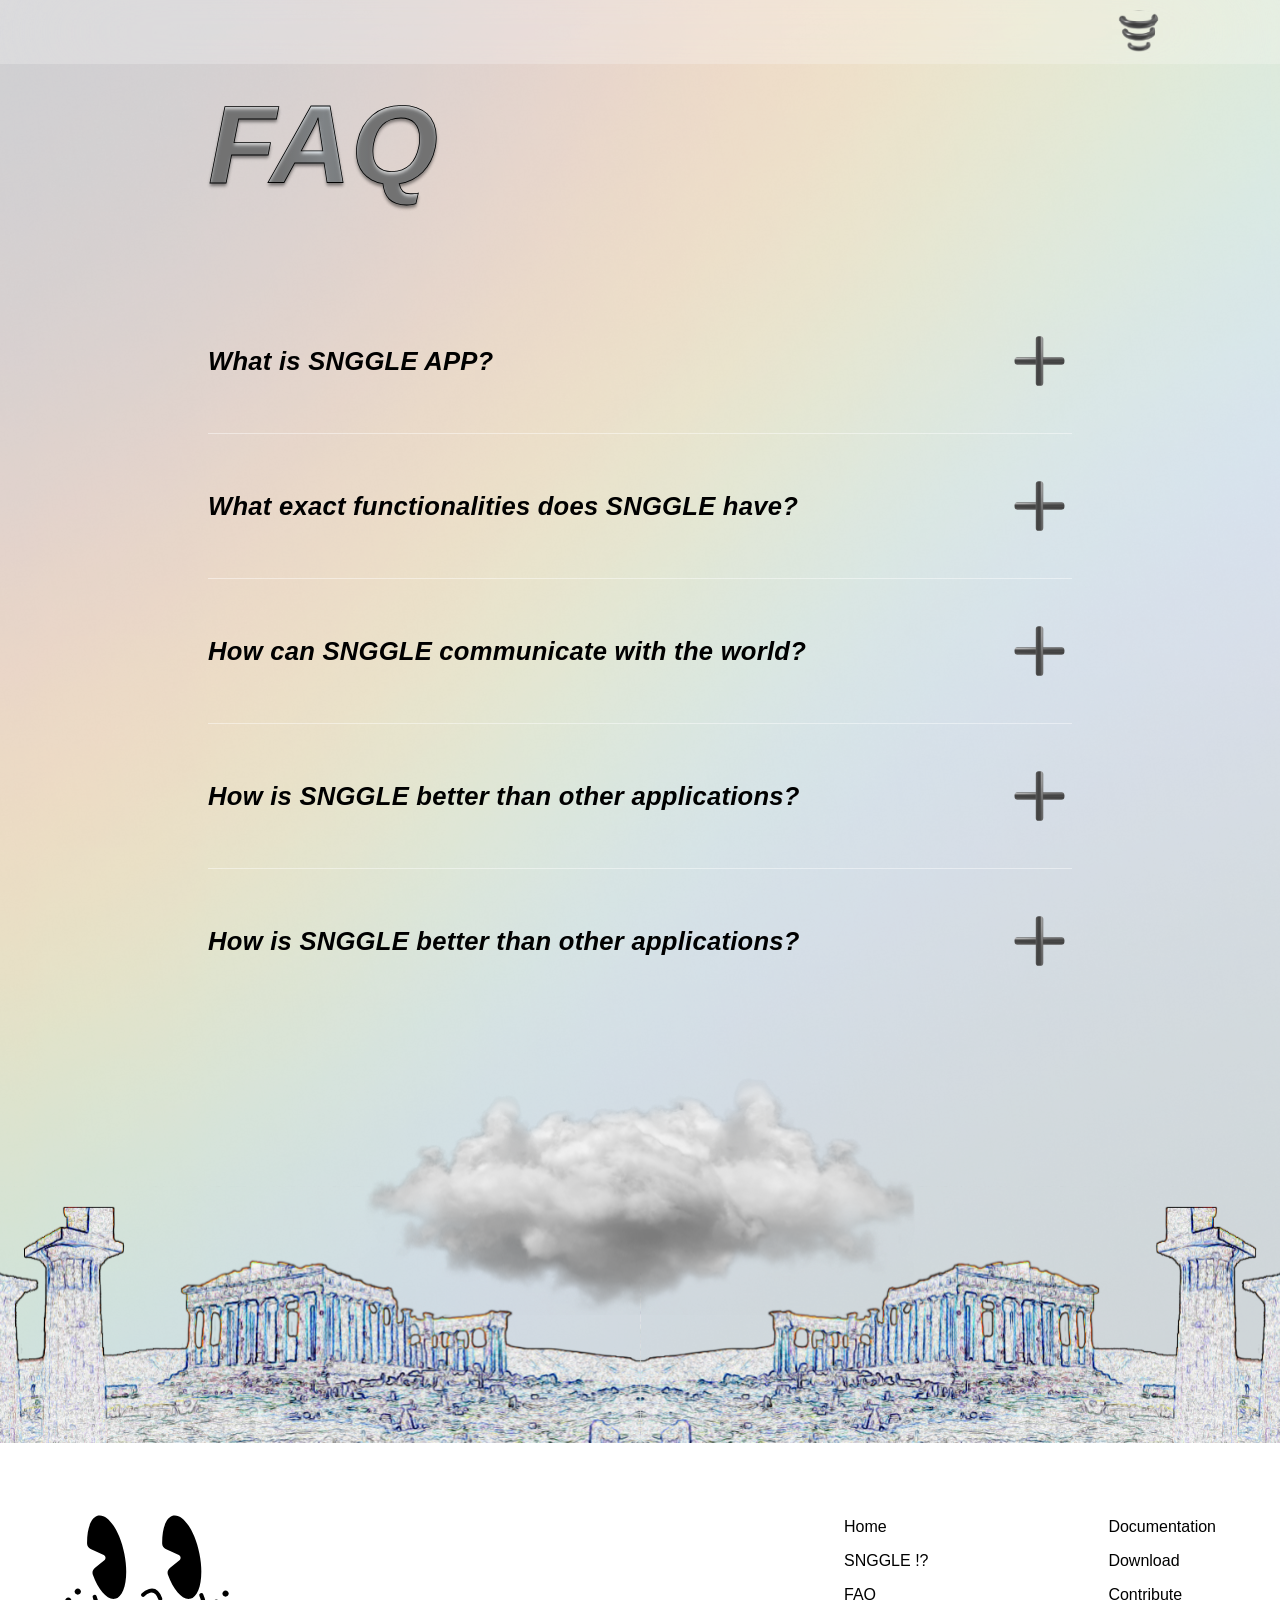
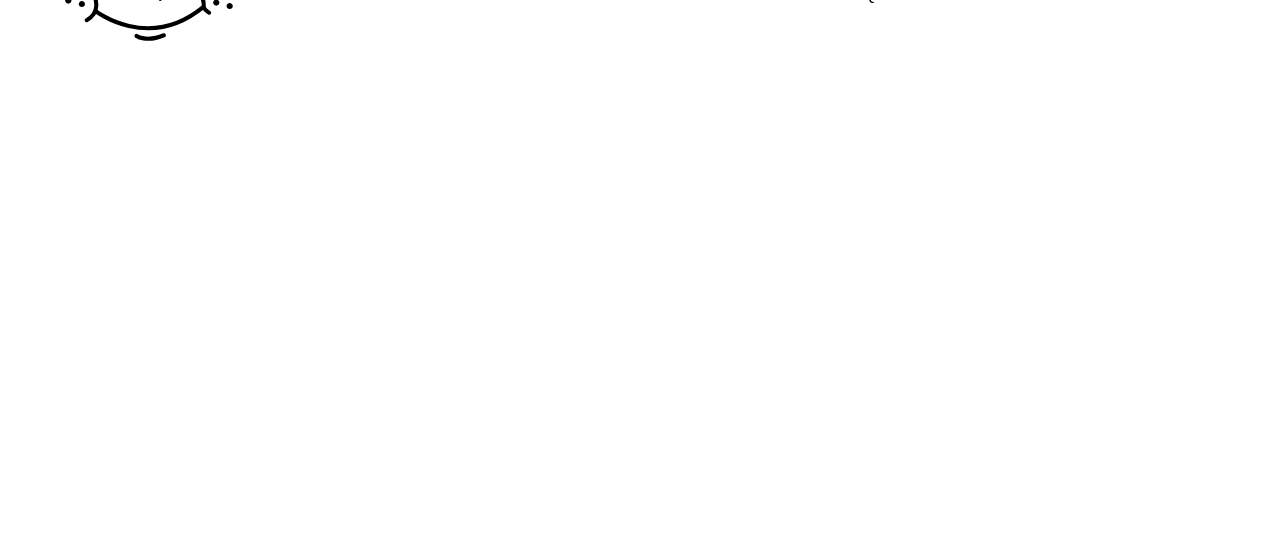
==== faq.html @ 5cd418ce "zoom out 80% added" ====
<!DOCTYPE html>
<html lang="en">
    <head>
        <title>SNGGLE</title>
        <link rel="icon" type="image/png" href="https://ipfs.snggle.com/ipfs/QmSyisGGSbiNfunsmPsNMGCofEzaq3hi2HK6ESrRfQoSLQ">
        <link rel="stylesheet" href="reset.css">
        <link rel="stylesheet" href="faq.css">
        <meta name="viewport" content="width=device-width, initial-scale=1">
    </head>
    <body>
        <section class="header">
            <div class="header__wrapper">
                <div class="header__content">
                    <button
                    class="header__menu"
                    id="navigation-toggle"
                    onclick="toggleNavigation()"
                ></button>
                </div>
            </div>
        </section>
        <nav class="navigation" id="navigation">
            <div class="navigation__wrapper">
                <div class="navigation__content">
                    <a href="./index.html" class="navigation__item">
                        <span class="navigation__item__label">
                            Home
                        </span>
                        <img
                            src="./static/images/faq/arrow_light_theme.svg"
                            alt="arrow"
                            class="navigation__item__arrow"
                        />
                    </a>
                    <a href="./snggle.html" class="navigation__item">
                        <span class="navigation__item__label">
                            SNGGLE !?
                        </span>
                        <img
                            src="./static/images/faq/arrow_light_theme.svg"
                            alt="arrow"
                            class="navigation__item__arrow"
                        />
                    </a>
                    <a class="navigation__item">
                        <span class="navigation__item__label">
                            FAQ
                        </span>
                        <img
                            src="./static/images/faq/reverted_arrow_light_theme.svg"
                            alt="arrow"
                            class="navigation__item__arrow"
                        />
                    </a>
                    <a class="navigation__item">
                        <span class="navigation__item__label">
                            Documentation
                        </span>
                        <img
                            src="./static/images/faq/arrow_light_theme.svg"
                            alt="arrow"
                            class="navigation__item__arrow"
                        />
                    </a>
                    <a class="navigation__item">
                        <span class="navigation__item__label">
                            Download
                        </span>
                        <img
                            src="./static/images/faq/arrow_light_theme.svg"
                            alt="arrow"
                            class="navigation__item__arrow"
                        />
                    </a>
                    <a class="navigation__item">
                        <span class="navigation__item__label">
                            Contribute
                        </span>
                        <img
                            src="./static/images/faq/arrow_light_theme.svg"
                            alt="arrow"
                            class="navigation__item__arrow"
                        />
                    </a>
                </div>
            </div>
        </nav>
        <section class="main">
            <div class="main__wrapper">
                <div class="main__content">
                    <h1 class="main__title">
                        FAQ
                    </h1>
                    <ul class="main__points">
                        <li class="main__points__item">
                            <div class="main__points__item__label" onclick="toggleFAQPoint(1)">
                                <span class="main__points__item__label__text">
                                    What is SNGGLE APP?
                                </span>
                                <img
                                    src="./static/images/faq/plus.svg"
                                    alt="plus"
                                    class="main__points__item__label__image"
                                    id="1-plus"
                                />
                                <img
                                    src="./static/images/faq/minus.svg"
                                    alt="minus"
                                    class="main__points__item__label__image-minus"
                                    id="1-minus"
                                />
                            </div>
                            <div class="main__points__item__content" id="1">
                                <span>
                                    SNGGLE is a first of its kind hardware security & communication system.
                                    SNGGLE is an entirely off-line mobile application whose purpose
                                    is to keep all your inmost secrets safe within. 
                                </span>
                                <span>
                                    As the user, you are empowered to make SNGGLE truly yours,
                                    to help it protect what's most dear and valuable for you.
                                    SNGGLE will always be at your side whether it's a password,
                                    a document, a photo, a 2FA code, a private key carrying billion
                                    dollars within, or the utmost private conversation you need to keep safe.
                                    No matter what the task at hand, SNGGLE will find a way to
                                    make you worry less about your security.
                                </span>
                                <span>
                                    SNGGLE is your best friend and a
                                    beloved partner in crime that will never judge or betray you,
                                    no matter what difficulties and challenges life might have in store for you.
                                </span>
                                <span>
                                    The SNGGLE app is an ever-evolving labor of love
                                    for true privacy with the utmost consideration for what
                                    truly matters to those in need of the most fundamental
                                    freedoms for every human being on the planet.
                                    With SNGGLE you can truly become your authentic self,
                                    express and manifest your hopes, opinions, and desires,
                                    all without anyone looking from behind your back.
                                </span>
                                <span>
                                    Whether you are lost or uncertain, SNGGLE will hold your hand,
                                    teach and guide you toward the best possible practices to keep you,
                                    your friends, and your family safe.
                                </span>
                                <span>
                                    Thanks to its shapeshifting nature the app can accompany
                                    you in your daily routine, at work and at leisure,
                                    SNGGLE will change its form to give you maximum power
                                    in executing the toughest security tasks without making
                                    its true capacity apparent to the outside world.
                                </span>
                            </div>
                        </li>
                        <li class="main__points__item" class="main__points__item">
                            <div class="main__points__item__label" onclick="toggleFAQPoint(2)">
                                <span class="main__points__item__label__text">
                                    What exact functionalities does SNGGLE have?
                                </span>
                                <img
                                    src="./static/images/faq/plus.svg"
                                    alt="plus"
                                    class="main__points__item__label__image"
                                    id="2-plus"
                                />
                                <img
                                    src="./static/images/faq/minus.svg"
                                    alt="minus"
                                    class="main__points__item__label__image-minus"
                                    id="2-minus"
                                />
                            </div>
                            <div class="main__points__item__content" id="2">
                                <span>SNGGLE's function is an ever-lasting and evolving conversation on security and privacy. Its initial set of features will consist of: </span>
                                <div class="main__points__item__content__label">
                                    <img
                                        src="./static/images/faq/heart.svg"
                                        alt="heart point"
                                    />
                                    <span class="main__points__item__content__label__text">
                                        <b>Secrets Manager</b> - encrypted storage for files, documents, photos, secrets,
                                        contacts, 2FA codes, and more. With the ability to fine-tune categories,
                                        double-blind passwords, and customize access levels to all your secrets.
                                        SNGGLE Password Manager is the most sophisticated secrets
                                        privacy tool in the industry for managing
                                        secrets that never requires exposure of your device
                                        to an internet connection. 
                                    </span>
                                </div>
                                <div class="main__points__item__content__label">
                                    <img
                                        src="./static/images/faq/heart.svg"
                                        alt="heart point"
                                    />
                                    <span class="main__points__item__content__label__text">
                                        <b>Private Key Vaults</b> - enables the organization of asymmetric keys,
                                        signing of transactions and messages, persisting history of every signature
                                        generated by the user and derivation of multiple public addresses from seed phrases.
                                        SNGGLE Vaults can act as an independent hardware wallets protected by individual
                                        mnemonic phrases and independent user defined access layers.
                                    </span>
                                </div>
                                <div class="main__points__item__content__label">
                                    <img
                                        src="./static/images/faq/heart.svg"
                                        alt="heart point"
                                    />
                                    <span class="main__points__item__content__label__text">
                                        <b>SNGGLE Apps</b> - suite of useful tools essential to maintain
                                        your privacy and freedom under any circumstances.
                                        Whether you need to securely generate new mnemonics, passwords or create
                                        an end-to-end encrypted communication chat, SNGGLE will teach you how and
                                        help you accomplish even the most challenging
                                        security tasks.
                                    </span>
                                </div>
                            </div>
                        </li>
                        <li class="main__points__item">
                            <div class="main__points__item__label" onclick="toggleFAQPoint(3)">
                                <span class="main__points__item__label__text">
                                    How can SNGGLE communicate with the world?
                                </span>
                                <img
                                    src="./static/images/faq/plus.svg"
                                    alt="plus"
                                    class="main__points__item__label__image"
                                    id="3-plus"
                                />
                                <img
                                    src="./static/images/faq/minus.svg"
                                    alt="minus"
                                    class="main__points__item__label__image-minus"
                                    id="3-minus"
                                />
                            </div>
                            <div class="main__points__item__content" id="3">
                                <span>
                                    SNGGLE uses end-to-end encrypted and air-gapped means of
                                    communication with other Snuggles to transport signatures, messages, documents,
                                    password or any other secret information to and from devices that require them.  
                                </span>
                                <span>
                                    With support for both sequential QR codes and fully hands off experience over
                                    in-house developed audio transmission protocol SNGGLE makes is safe and
                                    convenient to interact with the world while remaining fully off-line.
                                </span>
                                <span>
                                    Whether it's a trusted website requesting a password or a pending
                                    transaction requiring a signature, SNGGLE can detect, present its
                                    details to the user for approval and propagate any secret,
                                    document or message to any desired and verified destination.
                                </span>
                            </div>
                        </li>
                        <li class="main__points__item">
                            <div class="main__points__item__label" onclick="toggleFAQPoint(4)">
                                <span class="main__points__item__label__text">
                                    How is SNGGLE better than other applications?
                                </span>
                                <img
                                    src="./static/images/faq/plus.svg"
                                    alt="plus"
                                    class="main__points__item__label__image"
                                    id="4-plus"
                                />
                                <img
                                    src="./static/images/faq/minus.svg"
                                    alt="minus"
                                    class="main__points__item__label__image-minus"
                                    id="4-minus"
                                />
                            </div>
                            <div class="main__points__item__content" id="4">
                                <span>
                                    While various privacy applications might offer certain features overlapping
                                    with SNGGLE, they often remain online and require installation on all your
                                    devices to function, unintentionally divulging all your secrets to anyone
                                    who takes control over any single one of your devices in an unauthorized manner. 
                                </span>
                                <span>
                                    SNGGLE is intended to exist as Website Copy 6 an extension of your own hand in a
                                    single copy with exceptions for optional and encrypted backups.
                                    When it comes to dedicated hardware security devices (such as "Ledger", "Trezor" or any others),
                                    their sheer physical appearance poses a direct life-threatening risk for the user. 
                                </span>
                                <span>
                                    SNGGLE never reveals its true form and purpose as it remains hidden
                                    in plain sight within your airplane-mode-enabled mobile device, making
                                    it risk-free to carry with you to the hinterlands as one of the millions
                                    of unassuming apps. Though a user customized access layer even under the stress
                                    of wrench attacks SNGGLE can morph into the optimal form to
                                    help you make it out of the worst trouble.
                                </span>
                            </div>
                        </li>
                        <li class="main__points__item">
                            <div class="main__points__item__label"  onclick="toggleFAQPoint(5)">
                                <span class="main__points__item__label__text">
                                    How is SNGGLE better than other applications?
                                </span>
                                <img
                                    src="./static/images/faq/plus.svg"
                                    alt="plus"
                                    class="main__points__item__label__image"
                                    id="5-plus"
                                />
                                <img
                                    src="./static/images/faq/minus.svg"
                                    alt="minus"
                                    class="main__points__item__label__image-minus"
                                    id="5-minus"
                                />
                            </div>
                            <div class="main__points__item__content" id="5">
                                <span>
                                    To get in touch or contribute to
                                    the Snggle ecosystem please send the PGP encrypted email
                                    to <a class="main__points__item__content__link" href="mailto:hugs@snggle.com">hugs@snggle.com</a> 
                                </span>
                                <div class="main__points__item__content__key">
                                    <span>
                                        -----BEGIN PGP PUBLIC KEY BLOCK-----
                                    </span>
                                    <span>
                                        mQENBGOXa3oBCACjQaWCAFt5qHJP8vqHR6fDSAxwY/ydpcGEFcHPFhoC4/RYi6Ta 
                                        TB4IaTKUH0kUqJ4crx5Cm8cy/QrUOnFJM7r0ifO0IO3anvOAd6usqIz+Ro3U1yTY
                                        2TzhlVmA5lyWmcQj7YaLBFfqwfR6dKTGyVIL37rQ7ULRrxRnQJtz+y3aEBUzQt8i
                                        NM36y8pZanIg/MkiH3mMWusaxdKhhEY9n3KKGUWDq2okfPnu2fplrvZkeqhKkONC
                                        V5tMNM/JJmjaAOqrtAq6FDvdmMTmxtkkW2G6xPLuvEIdHMiFf7w/+3gQqB/w5QnS
                                        fIcLGapdV9j9IcRLwo+1h3GFMJzsdCPUD+D7ABEBAAG0GHNuZ2dsZSA8aHVnc0Bz
                                        bmdnbGUuY29tPokBUQQTAQgAOxYhBF052Cc0ORDiDB4fsZIdc+cWT9daBQJjl2t6
                                        AhsDBQsJCAcCAiICBhUKCQgLAgQWAgMBAh4HAheAAAoJEJIdc+cWT9dat6UH/2au
                                        q5KKkgMir9+Y22fdEcdf4Gjld7DkRUoFYFIen9EUz2hbufjMaiERpU3x2RsqMhzn 
                                        6DtP6BOZSQET+HyKNjQl3o+Jvbgdpedfik5Cgw6xJhOk/YAmiv0U9IeFzJwg0x1Z
                                        bTFfNnp/H6iWsEMQh/CFlFG012UjqwGTdKVkqX2T17t4y/tpC/yjQVRioBlRHSdj 
                                        FX9V6HIC/QIckDOMOVYJEFcTSpuAWfWXHJC62sBd6d/9ctvvShBN8S9hKooXuF+z
                                        eZJg5GrGDU9B56lsaztR1ebHJ0urJM3Iq3u4LMv4ohKs9lf3dGRQhYRisnJZD1X6
                                        2MfEOh8rfd302Tjhdk25AQ0EY5dregEIANNFRXq3SgazP+yU29YEJkfjWth0XIkk
                                        qEraVIhBuCcpOZcm/+ZGFJcgxC4kTWyN9z21I3IDJ2YY+jqJA6aGSwYGVXV9Vnuq
                                        GkXJ3Rb0gFPuIpQKkqYBiLBjTBmMNuAMjwEUlF3dRSYmOd9CcmO69ru8W0A8tagC
                                        up1kDvlMpPeYptrn567F+VBkuxSb46kssEhjofBdZorXaFzjLgqDcLl2LrSF2EFl
                                        8f6PHamJ/8lzPZDAGsXyrvXRuz8GUdsMF7bMmCc15kpDsst9zSUokJenrzwgR67c
                                        df5JJMB5nXdZd/2e4fSAC/gby1lziw21QnZ2HHgTsrQQFgZNilUBPRcAEQEAAYkB
                                        NgQYAQgAIBYhBF052Cc0ORDiDB4fsZIdc+cWT9daBQJjl2t6AhsMAAoJEJIdc+cW
                                        T9dagJQH/Anes5jr/11ndVaGIw4+21WDIiGJ90Im9ArVXQpivc0pPTnXzyiVIeNf 
                                        MXvKeGC8n5S2VAfUS6jmtcTZ9bEuEgg54OkjHgcbmH/WK4AnhqA3dqE2F2ug3JMq
                                        xZGUeR0SvfvULbn7FN3en6qyO3F6zi8yZs80jDzeX2UL4Il+VqM2jK81TDFWbkpm 
                                        9H6c60+wcqgEhY4p1Mb/6W5lRAGIb8u1G/enV/Iio9Mga7FiA5ZVWfbq18DCDijq
                                        i3JeZbPWSlG/8K4TkfctgQ4OkcqwShsUASjhoKG+lwyP7LVuPrBQ7cSu9/VcKXI8
                                        W012QnxBpV165wmyo0GCx/KR0DZXlvA==XH/s
                                    </span>        
                                    <span>
                                        -----END PGP PUBLIC KEY BLOCK-----
                                    </span>
                                    <div class="main__points__item__content__key__copy">    
                                        <span>This</span>
                                        <span>is</span>
                                        <pspan>easy</pspan>
                                        <span>to</span>
                                        <span>copy</span>
                                        <span>code</span>
                                    </div>
                                </div>
                            </div>
                        </li>
                    </ul>
                </div>
                <img
                    src="./static/images/faq/faq.svg"
                    alt="faq"
                    class="main__image"
                />
                <img
                    src="./static/images/faq/faq_mobile.svg"
                    alt="faq"
                    class="main__image-mobile"
                />
            </div>
        </section>
        <footer class="footer">
            <div class="footer__wrapper">
                <div class="footer__content">
                    <div class="footer__image__wrapper">
                        <img
                            src="./static/images/logo.svg"
                            alt="logo"
                            class="footer__image"
                        />
                    </div>
                    <div class="footer__links">
                        <ul class="footer__links__list">
                            <li class="footer__links__list__item">
                                <a href="./index.html">
                                    Home
                                </a>
                            </li>
                            <li class="footer__links__list__item">
                                <a href="./snggle.html">
                                    SNGGLE !?
                                </a>
                            </li>
                            <li class="footer__links__list__item">
                                <a href="./faq.html">
                                    FAQ
                                </a>
                            </li>
                        </ul>
                        <ul class="footer__links__list">
                            <li class="footer__links__list__item">
                                <a>
                                    Documentation
                                </a>
                            </li>
                            <li class="footer__links__list__item">
                                <a>
                                    Download
                                </a>
                            </li>
                            <li class="footer__links__list__item">
                                <a>
                                    Contribute
                                </a>
                            </li>
                        </ul>
                    </div>
                </div>
            </div>
        </footer>
    </body>
    <script>
        /** Shows/closes navigation.
         * Toggles navigation class for button and disables scroll behaviour.
         */
        function toggleNavigation() {
            document.getElementById("navigation").classList.toggle("show")
            document.getElementById("navigation-toggle").classList.toggle("close")
            document.body.classList.toggle("scroll-disabled")
        }

        function toggleFAQPoint(id) {
            document.getElementById(id).classList.toggle("show-faq-point")
            document.getElementById(`${id}-plus`).classList.toggle("hide-image-plus")
            document.getElementById(`${id}-minus`).classList.toggle("show-image-minus")
        }
    </script>
</html>
---- faq.css ----
body {
    background-image: url("./static/images/faq/bg.png");
    background-size: 100% 100%;
    zoom: 0.8;
}  

.header {
    display: flex;
    justify-content: center;
    position: fixed;
    z-index: 2;
    width: 100%;
}

.header__wrapper {
    display: flex;
    width: 100%;
    max-width: 1600px;
    background: rgba(255, 255, 255, 0.24);
    backdrop-filter: blur(87px);
    -webkit-backdrop-filter: blur(87px);
}

.header__content {
    margin: 12px 150px;
    width: 100%;
    display: flex;
    justify-content: flex-end;
}

.header__menu {
    width: 52px;
    height: 56px;
    cursor: pointer;
    background: url("./static/images/burger_menu_light_theme.svg");
    outline: none;
    background-position: center;
    border: none;
}

.navigation {
    display: none;
    position: fixed;
    left: 0;
    top: 80px;
    z-index: 3;
    width: 100%;
    height: calc(100vh + 20%);
}

.navigation__wrapper {
    width: 100%;
    max-width: 1600px;
    background: rgba(255, 255, 255, 0.24);
    backdrop-filter: blur(87px);
    -webkit-backdrop-filter: blur(87px);
}

.navigation__content {
    margin: 0 150px;
    display: flex;
    flex-direction: column;
    justify-content: space-around;
}

.show {
    display: flex;
    justify-content: center;
}

.scroll-disabled {
    overflow: hidden;
}

.close {
    background: url("./static/images/burger_menu_close_light_theme.svg");
    background-size: cover;
}

.navigation__item {
    display: flex;
    justify-content: space-between;
    align-items: center;
    padding: 5px 0 1.5%;
    list-style-type: none;
    border-bottom: 1px solid rgba(255, 255, 255, 0.74);
    cursor: pointer;
}

.navigation__item:nth-child(3) {
    cursor: not-allowed;
}
.navigation__item:nth-child(3) .navigation__item__label {
    opacity: 0.5;
}

.navigation__item:last-child {
    border-bottom: none;
}

.navigation__item__label {
    font-family: "Mulish", sans-serif;
    font-style: normal;
    font-weight: 800;
    font-size: 64px;
    line-height: 144%;
    text-shadow: 0px 4px 6px rgba(0, 0, 0, 0.25);
    background: url("./static/images/label_dark_theme.svg");
    -webkit-text-fill-color: transparent;
    -webkit-background-clip: text;
    background-size: 500% 100%;
    background-repeat: no-repeat;
    background-position: center;
}

.navigation__item__arrow {
    width: 174px;
    height: 74px;
}

.main {
    display: flex;
    flex-direction: column;
    align-items: center;
    width: 100%;
}

.main__wrapper {
    display: flex;
    flex-direction: column;
    justify-content: center;
    align-items: center;
    max-width: 1600px;
    width: 100%;
    background-image: url("./static/images/faq/faq_bg.png");
    background-repeat: no-repeat;
    background-size: cover;
}

.main__image {
    width: 100%;
}

.main__image-mobile {
    display: none;
}

.main__content {
    display: flex;
    justify-content: center;
    flex-direction: column;
    align-items: flex-start;
    width: 100%;
    max-width: 1080px;
    margin: 0 auto;
}

.main__title {
    padding: 80px 0;
    text-align: left;
    font-family: "Mulish", sans-serif;
    font-style: italic;
    font-weight: 600;
    font-size: 140px;
    line-height: 144%;
    background: linear-gradient(90deg, #CBCCCD 31.22%, #E3EAEF 50.13%, #CBCCCD 70.6%);
    -webkit-background-clip: text;
    -webkit-text-fill-color: transparent;
    background-clip: text;
    -webkit-text-stroke: 1px #000000;
    text-shadow: 0px 4px 4px rgba(0, 0, 0, 0.25), 0px 4px 4px rgba(0, 0, 0, 0.25);
}

.main__points {
    display: flex;
    flex-direction: column;
    list-style-type: none;
    width: 100%;
    padding: 0 0 80px;
}

.main__points__item {
    width: 100%;
    border-bottom: 1px solid rgba(255, 255, 255, 0.44);
    padding: 50px 0;
}

.main__points__item:last-child {
    border-bottom: none;
}

.main__points__item__label {
    display: flex;
    justify-content: space-between;
    align-items: center;
    cursor: pointer;
}

.main__points__item__content__link {
    font-weight: 700;
    text-decoration: none;
    color: #000;
}

.main__points__item__label__text {
    font-family: "Mulish", sans-serif;
    font-style: italic;
    font-weight: 600;
    font-size: 32px;
    line-height: 144%;
    letter-spacing: 0.01em;
    color: #000000;
}

.main__points__item__content__label {
    display: flex;
    align-items: flex-start;
    gap: 25px;
}

.main__points__item__content__label__text b {
    font-weight: 700;
}

.main__points__item__label__image-minus {
    display: none;
}

.show-image-minus {
    display: block;
}

.main__points__item__label__image {
    display: block;
}

.hide-image-plus {
    display: none;
}


.main__points__item__content {
    display: none;
    width: 100%;
    font-family: "Mulish", sans-serif;
    font-style: normal;
    font-weight: 500;
    font-size: 26px;
    line-height: 182%;
    letter-spacing: 0.03em;
    color: #000000;
}

.main__points__item__content span {
    text-align: left;
}

.main__points__item__content__key {
    display: flex;
    flex-direction: column;
    gap: 24px;
    align-items: flex-start;
    padding: 24px;
    background: rgba(255, 255, 255, 0.24);
    backdrop-filter: blur(87px);
    -webkit-backdrop-filter: blur(87px);
    border-radius: 44px;
    font-family: "Liberation Mono", sans-serif;
    font-size: 26px;
    font-weight: 400;
    line-height: 43px;
    letter-spacing: 0.01em;
}

.main__points__item__content__key span {
    word-break: break-word;
}

.main__points__item__content__key__copy {
    display: flex;
    flex-direction: column;
    align-items: flex-start;
    text-align: left;
}

.show-faq-point {
    display: flex;
    flex-direction: column;
    gap: 24px;
    padding: 57px 0;
}

.footer {
    display: flex;
    justify-content: center;
    align-items: center;
    width: 100%;
}

.footer__wrapper {
    width: 100%;
    max-width: 1600px;
    background: white;
}

.footer__content {
    display: flex;
    justify-content: space-between;
    margin: 90px 5%;
}

.footer__image {
    height: 158px;
    width: 212px;
}

.footer__links {
    width: 465px;
    display: flex;
    justify-content: space-between;
}

.footer__links__list {
    display: flex;
    flex-direction: column;
    gap: 14px;
    list-style-type: none;
}

.footer__links__list__item {
    font-family: "Mulish", sans-serif;
    font-style: normal;
    font-weight: 500;
    font-size: 20px;
    line-height: 144%;
    color: #000;
    text-decoration: none;
    cursor: pointer;
}

.footer__links__list__item a {
    color: #000;
}

@media (max-width: 1024px) {

    .main__content {
        width: 100%;
        max-width: 768px;
    }

    .main__info {
        gap: 25px;
    }

    .main__image {
        display: none;
    }

    .main__image-mobile {
        display: block;
        width: 100%;
    }


    .main__title {
        padding: 80px 5%;
    }

    .main__points {
        width: 90%;
        padding: 0 5% 80px;
    }

    .main__points__item__label__text {
        font-weight: 600;
        font-size: 20px;
    }

    .main__points__item__label__image,
    .main__points__item__label__image-minus {
        height: 37px;
        width: 37px;
    }

    .main__points__item__content {
        font-size: 18px;
        line-height: 144%;
    }

    .main__points__item__content__key {
        font-size: 16px;
        line-height: 28px;
        padding: 14px;
        height: 372px;
        overflow-y: scroll;
    }

    .main__points__item__content__key::-webkit-scrollbar {
        position: absolute;
        width: 5px;
        right: 20px;
    }

    .main__points__item__content__key::-webkit-scrollbar-thumb {
        background: #464646;
        border: 24px;
    }

    .main__points__item__content__key::-webkit-scrollbar-track {
        background: linear-gradient(90deg, #CBCCCD 31.22%, #E3EAEF 50.13%, #CBCCCD 70.6%);
    }

    .main__points__item__content__label {
        font-size: 18px;
        line-height: 144%;
        gap: 10px;
    }

    .main__points__item__content__label img {
        width: 32px;
        height: 32px;
    }

    .header__content {
        margin: 12px 5%;
    }

    .navigation__content {
        margin: 0 5%;
    }

    .footer__content {
        margin: 40px 5%;
    }

    .navigation__item {
        padding: 10px 0;
    }

    .navigation__item__label {
        font-size: 26px;
    }

    .navigation__item__arrow {
        width: 84px;
        height: 36px;
    }

    .footer__wrapper {
        max-width: unset;
    }

    .footer__image__wrapper {
        display: none;
    }

    .footer__links {
        width: 100%;
    }
}

@media (max-width: 600px) {
    body {
        zoom: 1;
    }
    
    .header__wrapper {
        max-width: 600px;
    }

    .navigation {
        height: calc(100vh - 80px);
    }

    .navigation__wrapper {
        max-width: 600px;
    }

    .main__wrapper {
        max-width: 600px;
    }

    .footer__wrapper {
        max-width: 600px;
    }

    .main__points__item__content__key {
        font-size: 14px;
        line-height: 22px;
    }
}
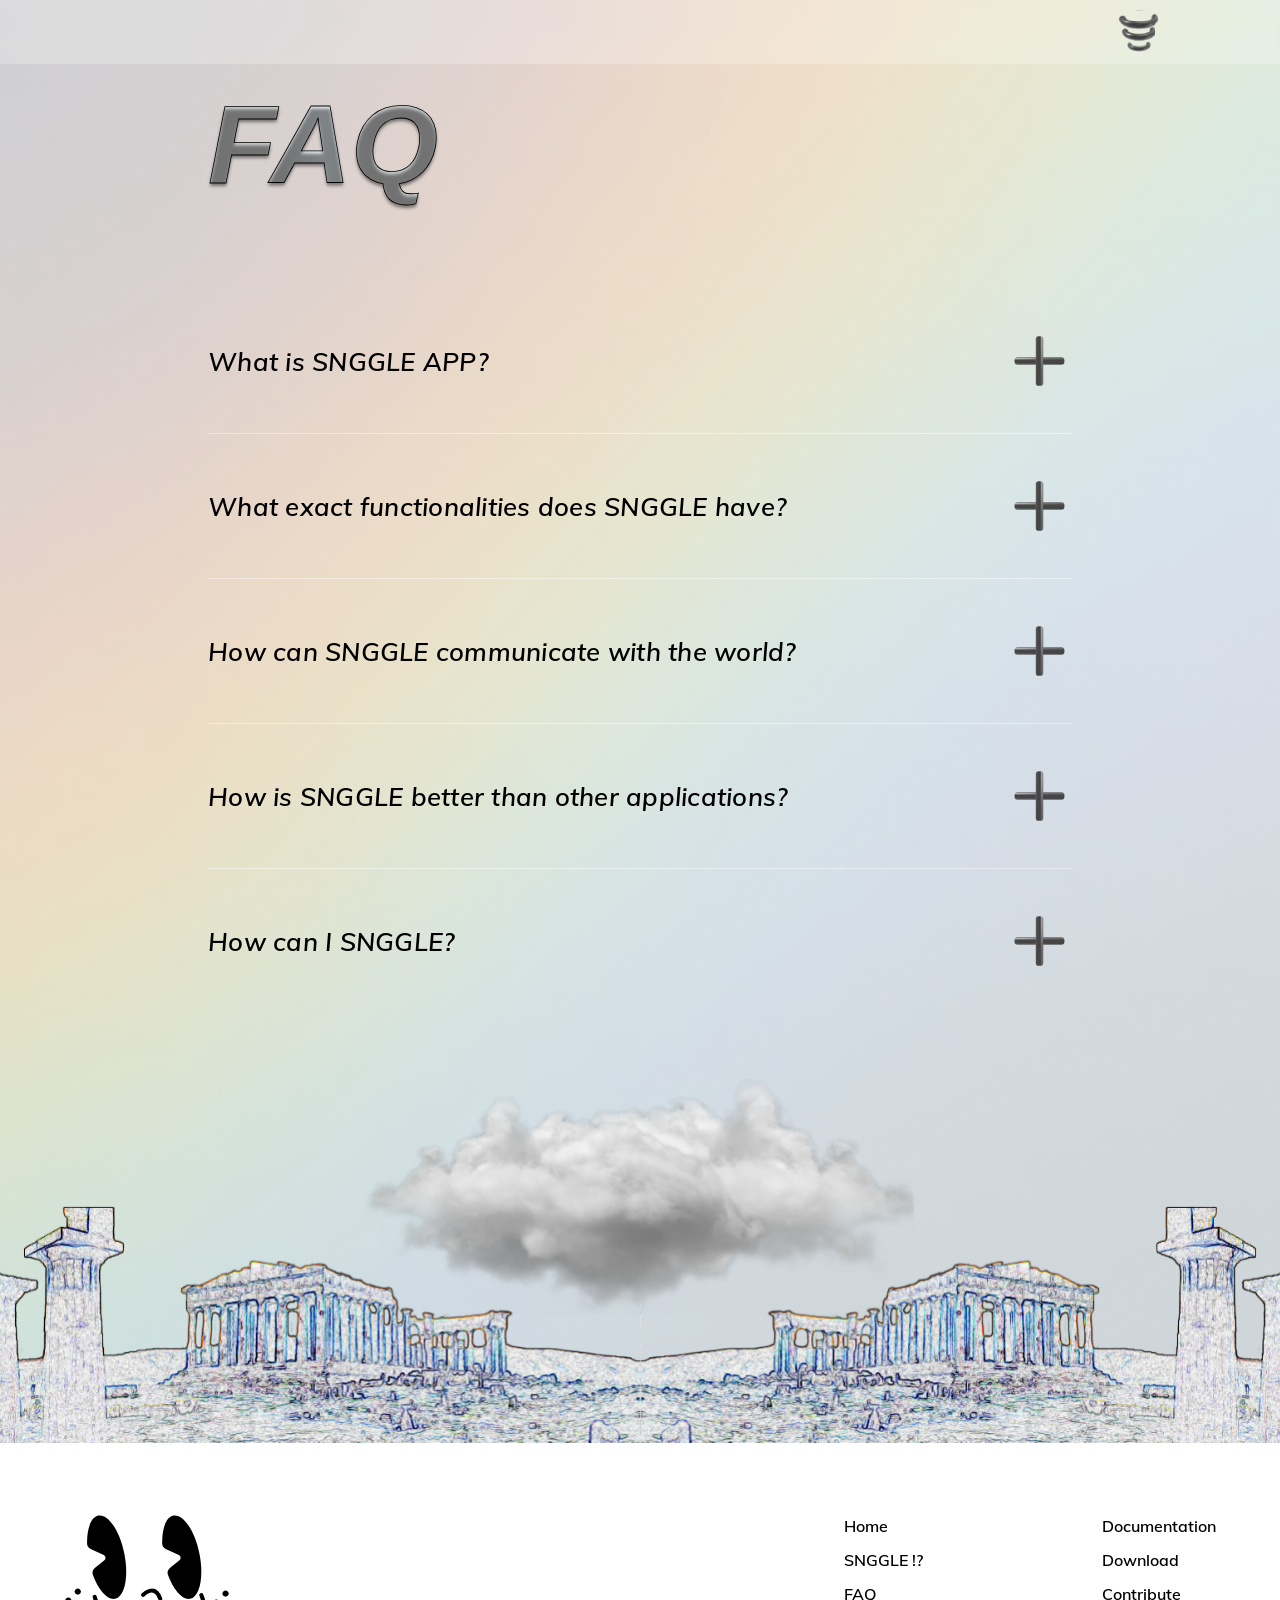
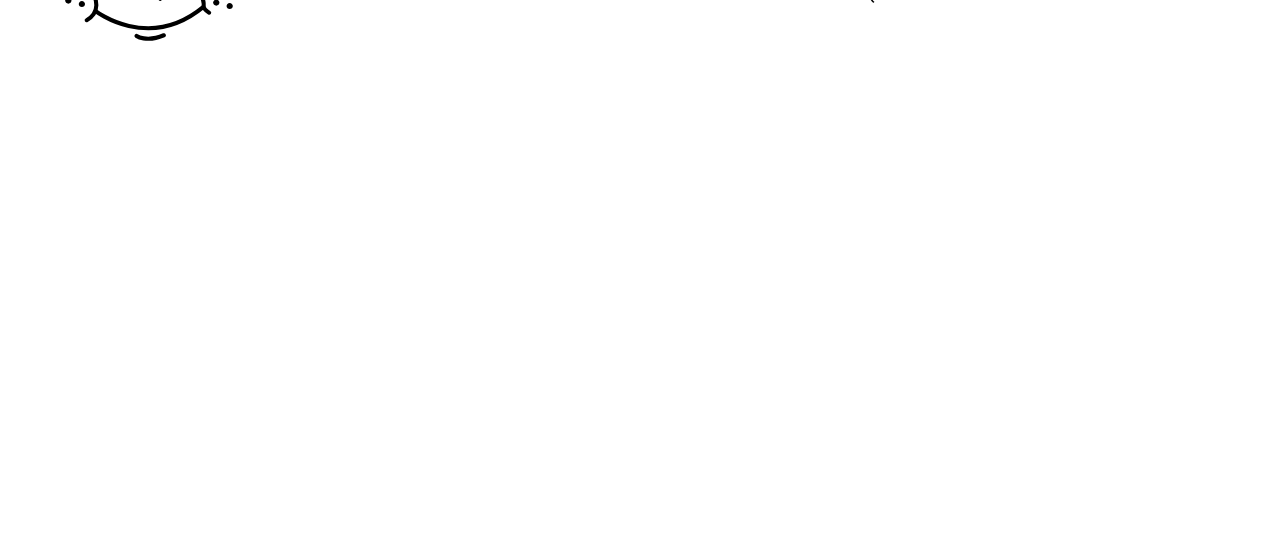
==== commit 39480f37: "fonts updated" ====
--- a/faq.html
+++ b/faq.html
@@ -299,7 +299,7 @@
                         <li class="main__points__item">
                             <div class="main__points__item__label"  onclick="toggleFAQPoint(5)">
                                 <span class="main__points__item__label__text">
-                                    How is SNGGLE better than other applications?
+                                    How can I SNGGLE?
                                 </span>
                                 <img
                                     src="./static/images/faq/plus.svg"
@@ -355,14 +355,6 @@
                                     <span>
                                         -----END PGP PUBLIC KEY BLOCK-----
                                     </span>
-                                    <div class="main__points__item__content__key__copy">    
-                                        <span>This</span>
-                                        <span>is</span>
-                                        <pspan>easy</pspan>
-                                        <span>to</span>
-                                        <span>copy</span>
-                                        <span>code</span>
-                                    </div>
                                 </div>
                             </div>
                         </li>
--- a/faq.css
+++ b/faq.css
@@ -17,8 +17,8 @@
     width: 100%;
     max-width: 1600px;
     background: rgba(255, 255, 255, 0.24);
-    backdrop-filter: blur(87px);
-    -webkit-backdrop-filter: blur(87px);
+    backdrop-filter: blur(5px);
+    -webkit-backdrop-filter: blur(5px);
 }
 
 .header__content {
@@ -83,7 +83,7 @@
     align-items: center;
     padding: 5px 0 1.5%;
     list-style-type: none;
-    border-bottom: 1px solid rgba(255, 255, 255, 0.74);
+    border-bottom: 1px solid rgba(255, 255, 255, 0.12);
     cursor: pointer;
 }
 
@@ -99,16 +99,16 @@
 }
 
 .navigation__item__label {
-    font-family: "Mulish", sans-serif;
+    font-family: "Mulish ExtraBold", sans-serif;
     font-style: normal;
     font-weight: 800;
     font-size: 64px;
     line-height: 144%;
     text-shadow: 0px 4px 6px rgba(0, 0, 0, 0.25);
-    background: url("./static/images/label_dark_theme.svg");
+    background: url("./static/images/label_dark_theme.png");
     -webkit-text-fill-color: transparent;
     -webkit-background-clip: text;
-    background-size: 500% 100%;
+    background-size: 500% 300%;
     background-repeat: no-repeat;
     background-position: center;
 }
@@ -203,7 +203,7 @@
 }
 
 .main__points__item__label__text {
-    font-family: "Mulish", sans-serif;
+    font-family: "Mulish SemiBoldItalic", sans-serif;
     font-style: italic;
     font-weight: 600;
     font-size: 32px;
@@ -219,6 +219,7 @@
 }
 
 .main__points__item__content__label__text b {
+    font-family: "Mulish BoldItalic", sans-serif;
     font-weight: 700;
 }
 
@@ -242,7 +243,7 @@
 .main__points__item__content {
     display: none;
     width: 100%;
-    font-family: "Mulish", sans-serif;
+    font-family: "Mulish Medium", sans-serif;
     font-style: normal;
     font-weight: 500;
     font-size: 26px;
@@ -276,13 +277,6 @@
     word-break: break-word;
 }
 
-.main__points__item__content__key__copy {
-    display: flex;
-    flex-direction: column;
-    align-items: flex-start;
-    text-align: left;
-}
-
 .show-faq-point {
     display: flex;
     flex-direction: column;
@@ -328,7 +322,7 @@
 }
 
 .footer__links__list__item {
-    font-family: "Mulish", sans-serif;
+    font-family: "Mulish SemiBold", sans-serif;
     font-style: normal;
     font-weight: 500;
     font-size: 20px;
@@ -481,6 +475,15 @@
         max-width: 600px;
     }
 
+    .main__title {
+        font-size: 112px;
+        padding: 80px 16px 0;
+    }
+
+    .main__points__item__content {
+        padding: 30px 0;
+    }
+
     .footer__wrapper {
         max-width: 600px;
     }
@@ -489,4 +492,8 @@
         font-size: 14px;
         line-height: 22px;
     }
-}
+
+    .footer__links__list__item {
+        font-size: 16px;
+    }
+}
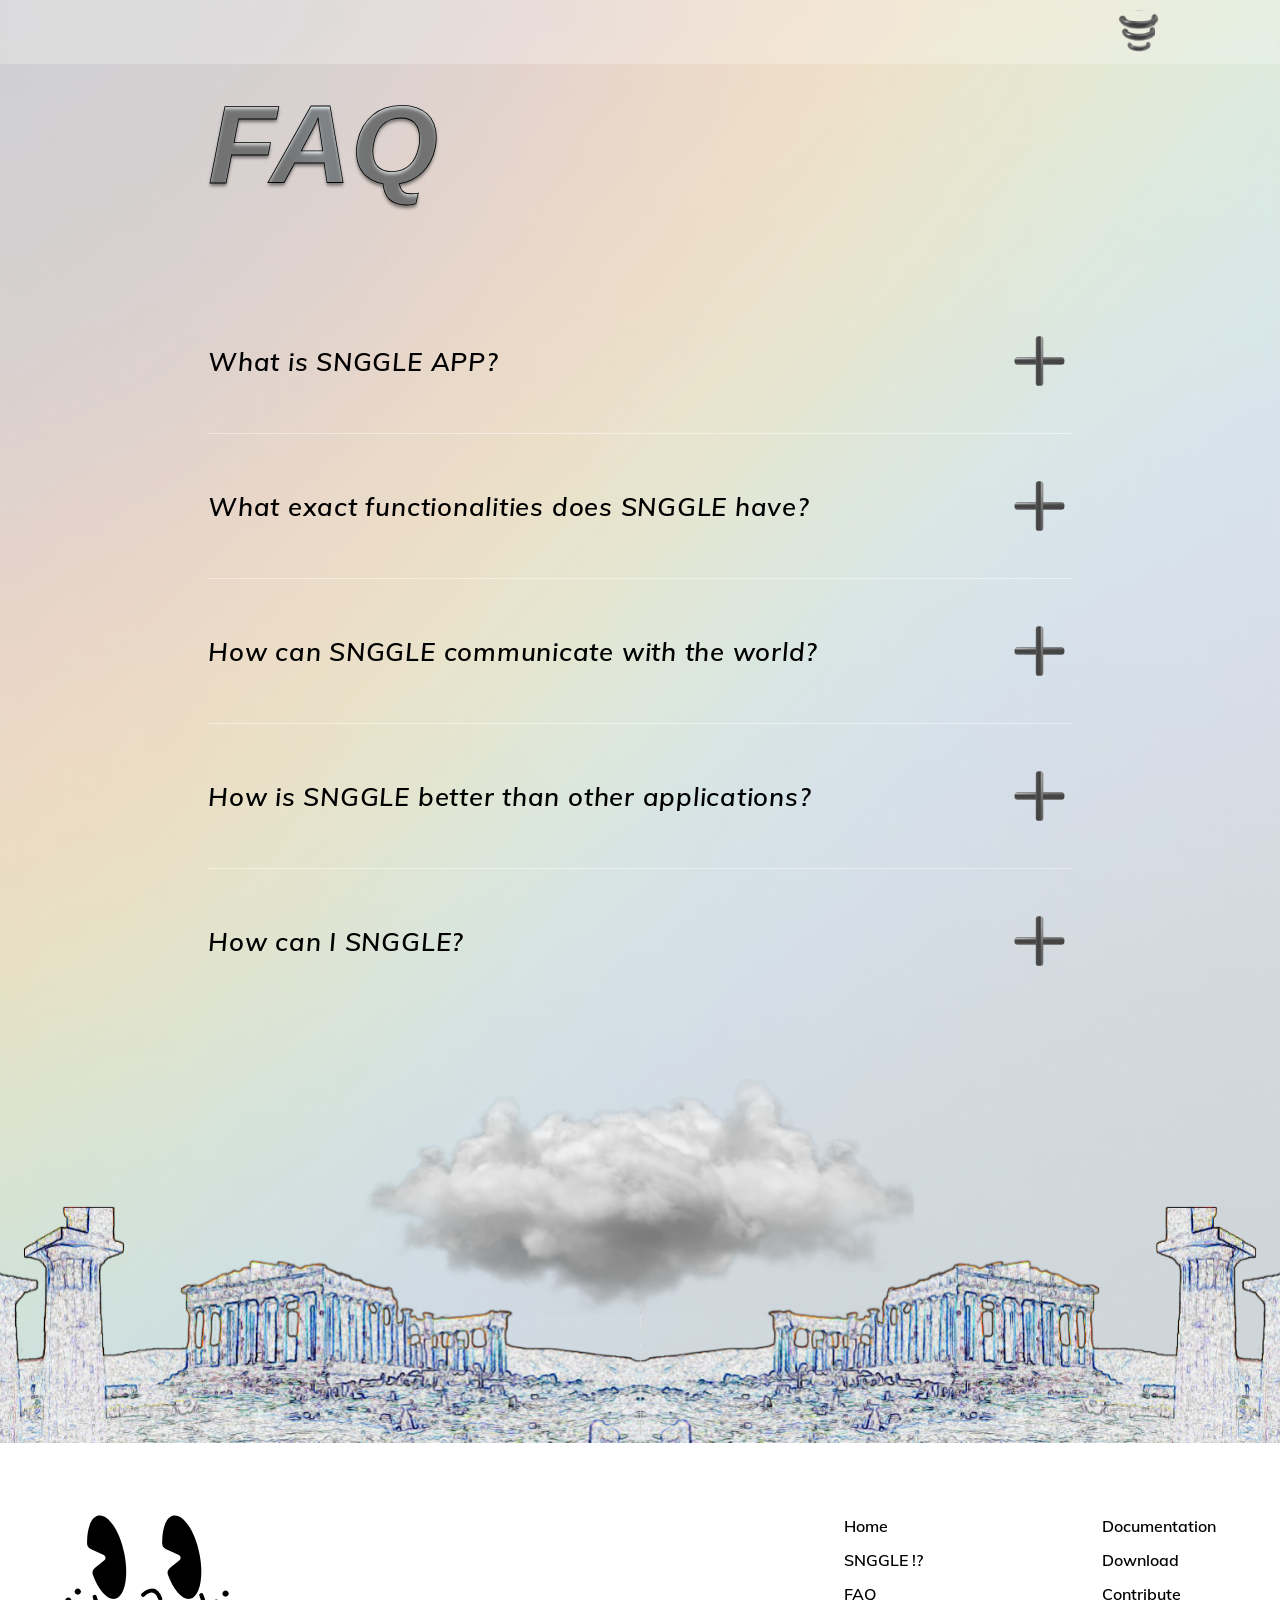
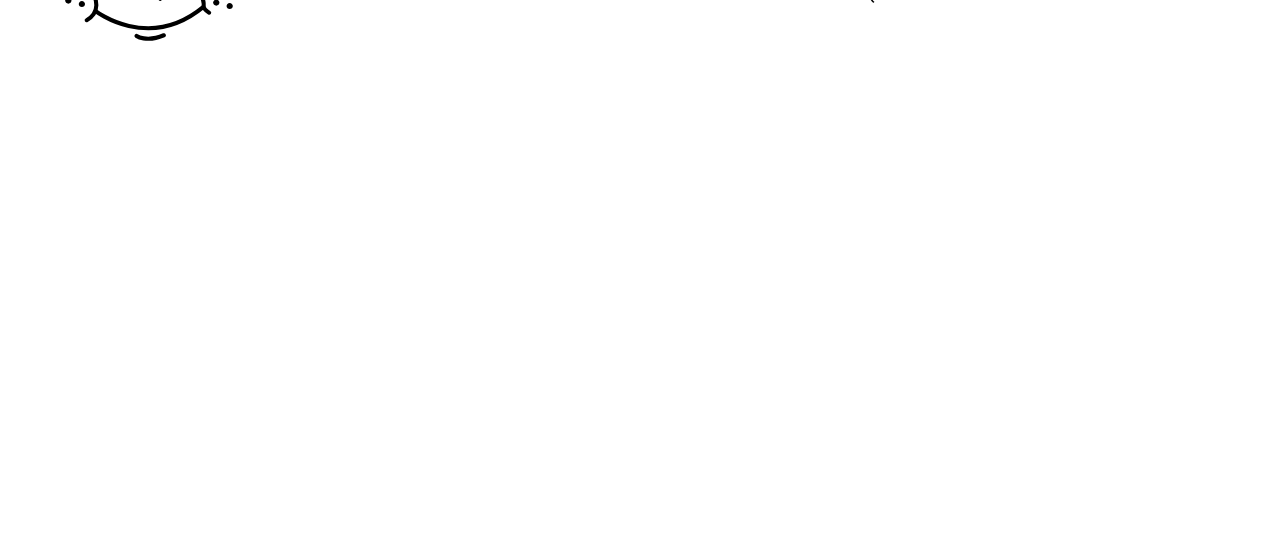
==== commit d5902abe: "content related to figma updated" ====
--- a/faq.html
+++ b/faq.html
@@ -113,44 +113,39 @@
                             </div>
                             <div class="main__points__item__content" id="1">
                                 <span>
-                                    SNGGLE is a first of its kind hardware security & communication system.
-                                    SNGGLE is an entirely off-line mobile application whose purpose
-                                    is to keep all your inmost secrets safe within. 
-                                </span>
-                                <span>
-                                    As the user, you are empowered to make SNGGLE truly yours,
-                                    to help it protect what's most dear and valuable for you.
-                                    SNGGLE will always be at your side whether it's a password,
-                                    a document, a photo, a 2FA code, a private key carrying billion
-                                    dollars within, or the utmost private conversation you need to keep safe.
-                                    No matter what the task at hand, SNGGLE will find a way to
-                                    make you worry less about your security.
-                                </span>
-                                <span>
-                                    SNGGLE is your best friend and a
-                                    beloved partner in crime that will never judge or betray you,
-                                    no matter what difficulties and challenges life might have in store for you.
-                                </span>
-                                <span>
-                                    The SNGGLE app is an ever-evolving labor of love
-                                    for true privacy with the utmost consideration for what
-                                    truly matters to those in need of the most fundamental
-                                    freedoms for every human being on the planet.
-                                    With SNGGLE you can truly become your authentic self,
-                                    express and manifest your hopes, opinions, and desires,
-                                    all without anyone looking from behind your back.
-                                </span>
-                                <span>
-                                    Whether you are lost or uncertain, SNGGLE will hold your hand,
-                                    teach and guide you toward the best possible practices to keep you,
-                                    your friends, and your family safe.
-                                </span>
-                                <span>
-                                    Thanks to its shapeshifting nature the app can accompany
-                                    you in your daily routine, at work and at leisure,
-                                    SNGGLE will change its form to give you maximum power
-                                    in executing the toughest security tasks without making
-                                    its true capacity apparent to the outside world.
+                                    SNGGLE is a first of its kind hardware security & communication system. SNGGLE is
+                                    an entirely off-line mobile application whose purpose is to keep all your inmost
+                                    secrets safe within. 
+                                </span>
+                                <span>
+                                    As the user, you are empowered to make SNGGLE truly yours, to help it protect
+                                    what's most dear and valuable to you. SNGGLE will always be at your side whether
+                                    it's a password, a document, a photo, a 2FA code, a private key carrying
+                                    unfathomable wealth within or the utmost private conversation. No matter what the
+                                    task at hand, SNGGLE will find a way to make you worry less about your security.
+                                </span>
+                                <span>
+                                    SNGGLE is your best friend and a beloved partner in crime that will never judge or
+                                    betray you, no matter what difficulties and challenges life might have in store for
+                                    you.
+                                </span>
+                                <span>
+                                    The SNGGLE app is an ever-evolving labor of love for true privacy with the utmost
+                                    consideration for what truly matters to those in need of the most fundamental
+                                    freedoms for every human being on the planet. With SNGGLE you can truly become
+                                    your authentic self, express and manifest your hopes, opinions, and desires, all
+                                    without anyone looking over your shoulder.
+                                </span>
+                                <span>
+                                    Whether you are lost or uncertain, SNGGLE will hold your hand, teach and guide
+                                    you toward the best possible practices to keep you, your friends and your family
+                                    safe.
+                                </span>
+                                <span>
+                                    Thanks to its shapeshifting nature the app can accompany you in your daily routine,
+                                    at work and at leisure. SNGGLE will change its form to give you maximum power in
+                                    executing the toughest security tasks without making its true capacity apparent to
+                                    the outside world.
                                 </span>
                             </div>
                         </li>
@@ -181,12 +176,11 @@
                                     />
                                     <span class="main__points__item__content__label__text">
                                         <b>Secrets Manager</b> - encrypted storage for files, documents, photos, secrets,
-                                        contacts, 2FA codes, and more. With the ability to fine-tune categories,
-                                        double-blind passwords, and customize access levels to all your secrets.
-                                        SNGGLE Password Manager is the most sophisticated secrets
-                                        privacy tool in the industry for managing
-                                        secrets that never requires exposure of your device
-                                        to an internet connection. 
+                                        contacts, 2FA codes, and more, with the ability to fine-tune categories, double-
+                                        blind passwords, and customize access levels to all your secrets. SNGGLE
+                                        Secrets Manager is the most sophisticated secrets privacy tool in the industry
+                                        for managing data that never requires exposure of your device to an internet
+                                        connection.
                                     </span>
                                 </div>
                                 <div class="main__points__item__content__label">
@@ -195,11 +189,11 @@
                                         alt="heart point"
                                     />
                                     <span class="main__points__item__content__label__text">
-                                        <b>Private Key Vaults</b> - enables the organization of asymmetric keys,
-                                        signing of transactions and messages, persisting history of every signature
-                                        generated by the user and derivation of multiple public addresses from seed phrases.
-                                        SNGGLE Vaults can act as an independent hardware wallets protected by individual
-                                        mnemonic phrases and independent user defined access layers.
+                                        <b>Private Key Vaults</b> - enables the organization of asymmetric keys, signing of
+                                        transactions and messages, persisting history of every signature generated by
+                                        the user and derivation of multiple public addresses from seed phrases.
+                                        SNGGLE Vaults can act as independent hardware wallets protected by
+                                        individual mnemonic phrases and independent user defined access layers.
                                     </span>
                                 </div>
                                 <div class="main__points__item__content__label">
@@ -208,12 +202,11 @@
                                         alt="heart point"
                                     />
                                     <span class="main__points__item__content__label__text">
-                                        <b>SNGGLE Apps</b> - suite of useful tools essential to maintain
-                                        your privacy and freedom under any circumstances.
-                                        Whether you need to securely generate new mnemonics, passwords or create
-                                        an end-to-end encrypted communication chat, SNGGLE will teach you how and
-                                        help you accomplish even the most challenging
-                                        security tasks.
+                                        <b>SNGGLE Apps</b> - suite of useful tools essential to maintain your privacy and
+                                        freedom under any circumstances. Whether you need to securely generate
+                                        new mnemonics, passwords or create an end-to-end encrypted
+                                        communication chat, SNGGLE will teach you how and help you accomplish
+                                        even the most challenging security tasks.
                                     </span>
                                 </div>
                             </div>
@@ -238,20 +231,20 @@
                             </div>
                             <div class="main__points__item__content" id="3">
                                 <span>
-                                    SNGGLE uses end-to-end encrypted and air-gapped means of
-                                    communication with other Snuggles to transport signatures, messages, documents,
-                                    password or any other secret information to and from devices that require them.  
-                                </span>
-                                <span>
-                                    With support for both sequential QR codes and fully hands off experience over
-                                    in-house developed audio transmission protocol SNGGLE makes is safe and
+                                    SNGGLE uses end-to-end encrypted and air-gapped means of communication with
+                                    other Snggles to transport signatures, messages, documents, passwords or any
+                                    other secret information to and from devices that require them. 
+                                </span>
+                                <span>
+                                    With support for both sequential QR codes and a fully hands off experience over our
+                                    in-house developed audio transmission protocol SNGGLE makes it safe and
                                     convenient to interact with the world while remaining fully off-line.
                                 </span>
                                 <span>
-                                    Whether it's a trusted website requesting a password or a pending
-                                    transaction requiring a signature, SNGGLE can detect, present its
-                                    details to the user for approval and propagate any secret,
-                                    document or message to any desired and verified destination.
+                                    Whether it's a trusted website requesting a password or a pending transaction
+                                    requiring a signature, SNGGLE can detect, present its details to the user for
+                                    approval and propagate any secret, document or message to any desired and
+                                    verified destination.
                                 </span>
                             </div>
                         </li>
@@ -275,24 +268,23 @@
                             </div>
                             <div class="main__points__item__content" id="4">
                                 <span>
-                                    While various privacy applications might offer certain features overlapping
-                                    with SNGGLE, they often remain online and require installation on all your
-                                    devices to function, unintentionally divulging all your secrets to anyone
-                                    who takes control over any single one of your devices in an unauthorized manner. 
-                                </span>
-                                <span>
-                                    SNGGLE is intended to exist as Website Copy 6 an extension of your own hand in a
-                                    single copy with exceptions for optional and encrypted backups.
-                                    When it comes to dedicated hardware security devices (such as "Ledger", "Trezor" or any others),
-                                    their sheer physical appearance poses a direct life-threatening risk for the user. 
-                                </span>
-                                <span>
-                                    SNGGLE never reveals its true form and purpose as it remains hidden
-                                    in plain sight within your airplane-mode-enabled mobile device, making
-                                    it risk-free to carry with you to the hinterlands as one of the millions
-                                    of unassuming apps. Though a user customized access layer even under the stress
-                                    of wrench attacks SNGGLE can morph into the optimal form to
-                                    help you make it out of the worst trouble.
+                                    While various privacy applications might offer certain features overlapping with
+                                    SNGGLE, they often remain online and require installation on all your devices to
+                                    function, unintentionally divulging all your secrets to anyone who takes control over
+                                    any single one of your devices in an unauthorized manner.
+                                </span>
+                                <span>
+                                    SNGGLE is intended to exist as an extension of your own hand in a single copy with
+                                    exceptions for optional and encrypted backups. When it comes to dedicated
+                                    hardware security devices (such as "Ledger", "Trezor" or any others), their sheer
+                                    physical appearance poses a direct life-threatening risk for the user.
+                                </span>
+                                <span>
+                                    SNGGLE never reveals its true form and purpose as it remains hidden in plain sight
+                                    within your airplane-mode-enabled mobile device, making it risk-free to carry with
+                                    you to the hinterlands as one of the millions of unassuming apps. Though a user
+                                    customized access layer, even under the stress of wrench attacks SNGGLE can
+                                    morph into the optimal form to help you make it out of the worst trouble. 
                                 </span>
                             </div>
                         </li>
--- a/faq.css
+++ b/faq.css
@@ -208,14 +208,14 @@
     font-weight: 600;
     font-size: 32px;
     line-height: 144%;
-    letter-spacing: 0.01em;
+    letter-spacing: 0.03em;
     color: #000000;
 }
 
 .main__points__item__content__label {
     display: flex;
     align-items: flex-start;
-    gap: 25px;
+    gap: 21px;
 }
 
 .main__points__item__content__label__text b {
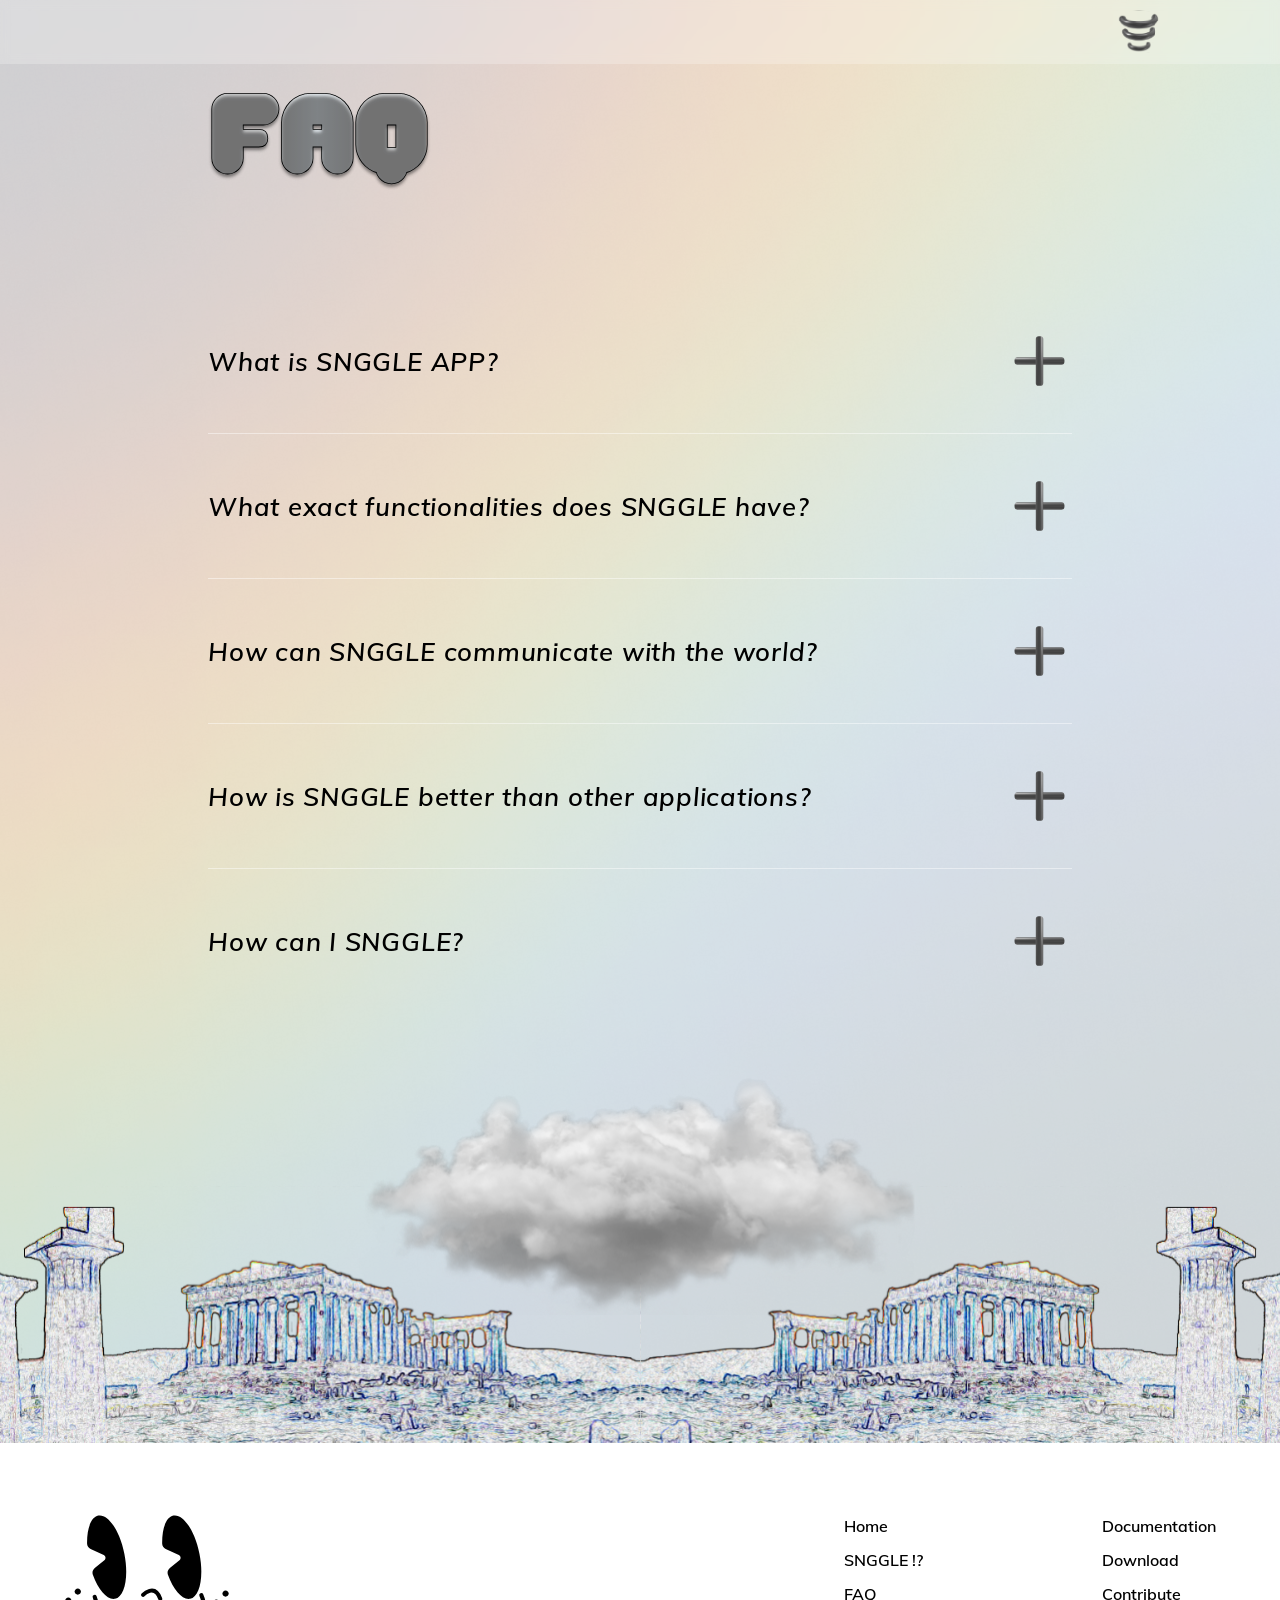
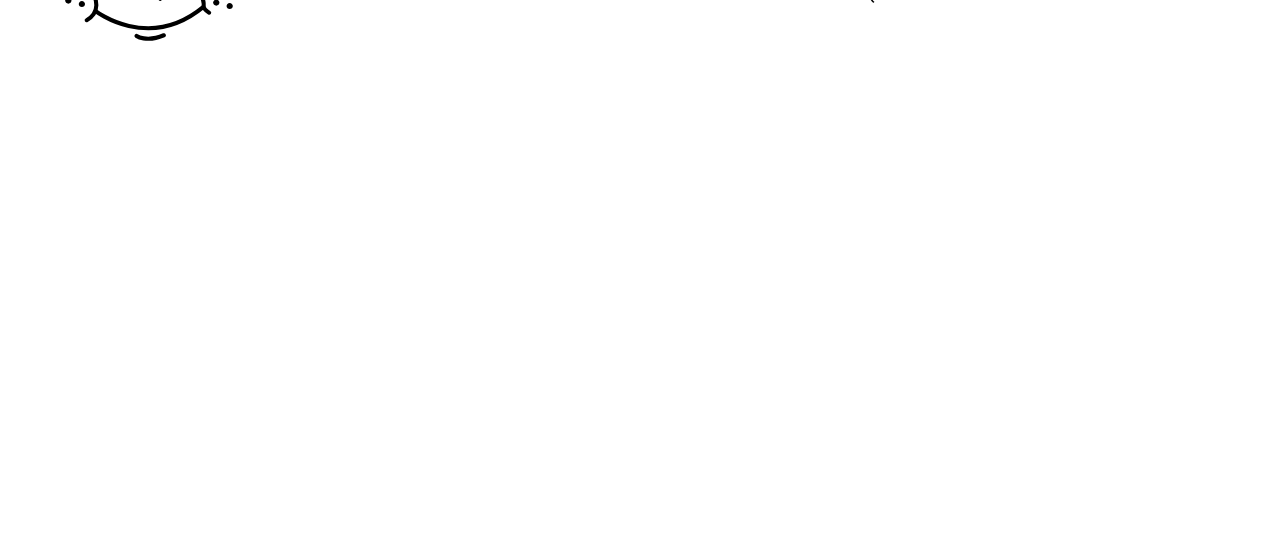
==== commit d12c7cf3: "main page on scale fixed, and links added" ====
--- a/faq.html
+++ b/faq.html
@@ -53,7 +53,7 @@
                             class="navigation__item__arrow"
                         />
                     </a>
-                    <a class="navigation__item">
+                    <a class="navigation__item" href="https://docs.snggle.com" target="_blank">
                         <span class="navigation__item__label">
                             Documentation
                         </span>
@@ -63,7 +63,7 @@
                             class="navigation__item__arrow"
                         />
                     </a>
-                    <a class="navigation__item">
+                    <a  href="https://github.com/snggle/snggle/releases" target="_blank" class="navigation__item">
                         <span class="navigation__item__label">
                             Download
                         </span>
@@ -394,17 +394,17 @@
                         </ul>
                         <ul class="footer__links__list">
                             <li class="footer__links__list__item">
-                                <a>
+                                <a href="https://docs.snggle.com" target="_blank">
                                     Documentation
                                 </a>
                             </li>
                             <li class="footer__links__list__item">
-                                <a>
+                                <a href="https://github.com/snggle/snggle/releases" target="_blank">
                                     Download
                                 </a>
                             </li>
                             <li class="footer__links__list__item">
-                                <a>
+                                <a href="./faq.html">
                                     Contribute
                                 </a>
                             </li>
--- a/faq.css
+++ b/faq.css
@@ -158,9 +158,9 @@
 .main__title {
     padding: 80px 0;
     text-align: left;
-    font-family: "Mulish", sans-serif;
-    font-style: italic;
-    font-weight: 600;
+    font-family: "Gummy Book", sans-serif;
+    font-style: normal;
+    font-weight: 800;
     font-size: 140px;
     line-height: 144%;
     background: linear-gradient(90deg, #CBCCCD 31.22%, #E3EAEF 50.13%, #CBCCCD 70.6%);
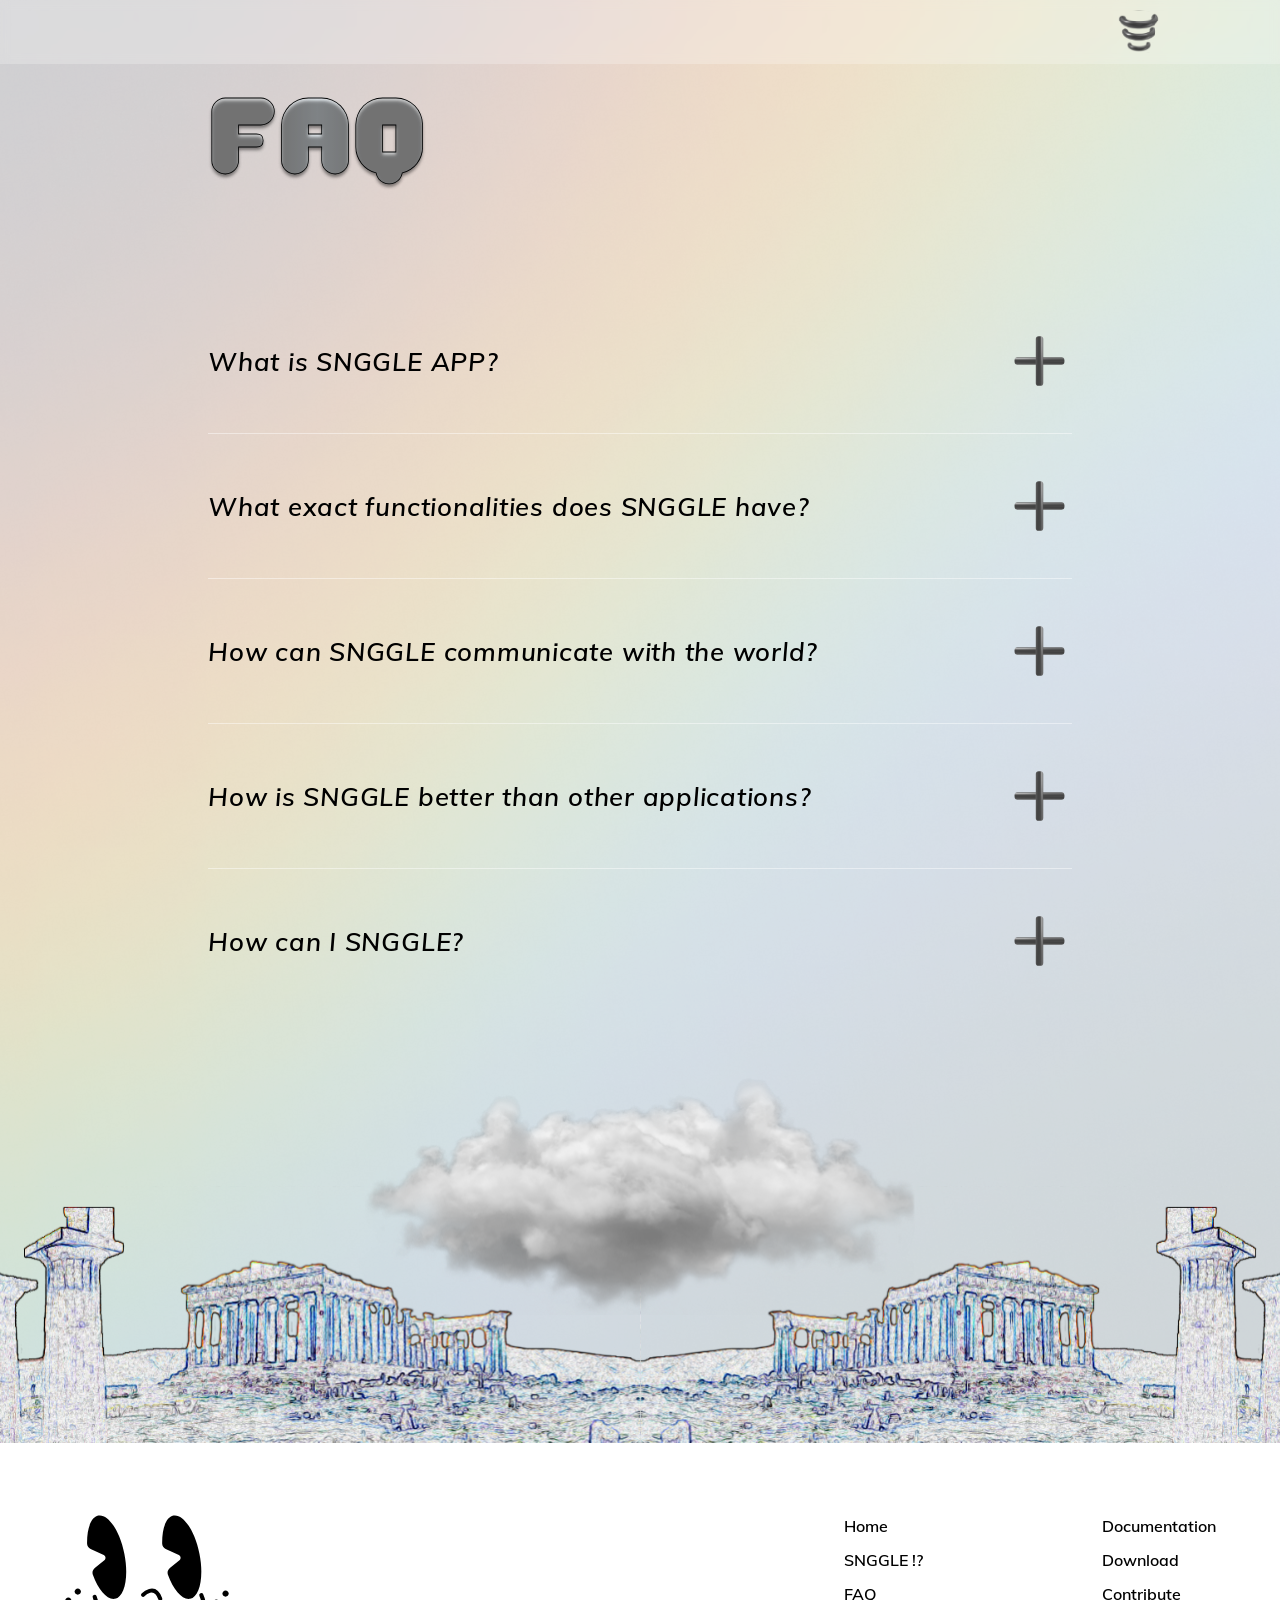
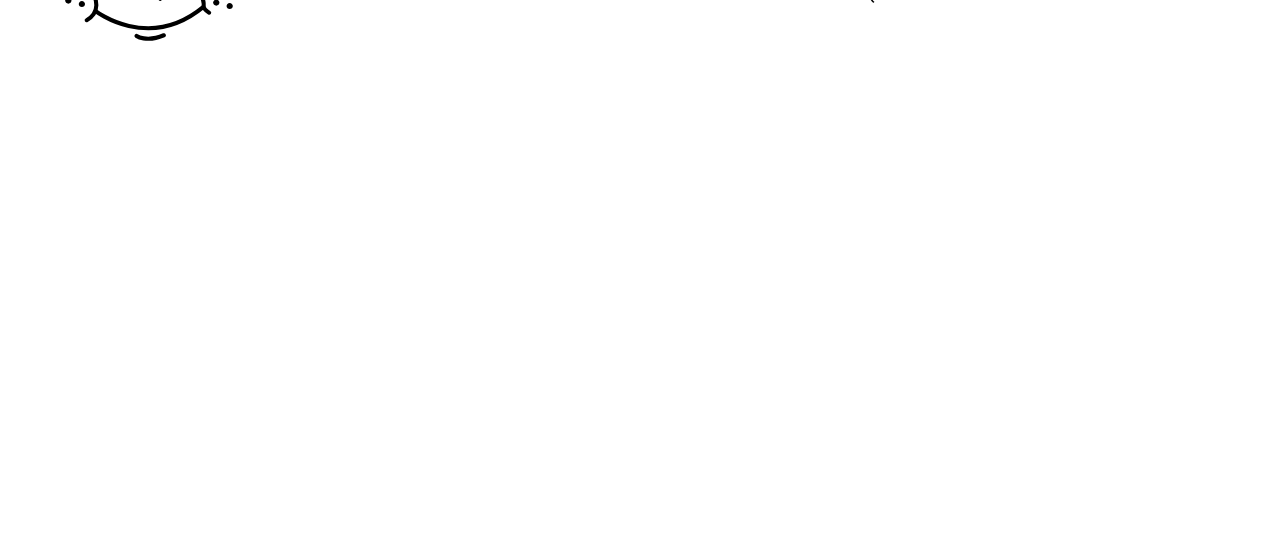
==== commit 6d41b648: "font updated" ====
--- a/faq.html
+++ b/faq.html
@@ -317,32 +317,7 @@
                                         -----BEGIN PGP PUBLIC KEY BLOCK-----
                                     </span>
                                     <span>
-                                        mQENBGOXa3oBCACjQaWCAFt5qHJP8vqHR6fDSAxwY/ydpcGEFcHPFhoC4/RYi6Ta 
-                                        TB4IaTKUH0kUqJ4crx5Cm8cy/QrUOnFJM7r0ifO0IO3anvOAd6usqIz+Ro3U1yTY
-                                        2TzhlVmA5lyWmcQj7YaLBFfqwfR6dKTGyVIL37rQ7ULRrxRnQJtz+y3aEBUzQt8i
-                                        NM36y8pZanIg/MkiH3mMWusaxdKhhEY9n3KKGUWDq2okfPnu2fplrvZkeqhKkONC
-                                        V5tMNM/JJmjaAOqrtAq6FDvdmMTmxtkkW2G6xPLuvEIdHMiFf7w/+3gQqB/w5QnS
-                                        fIcLGapdV9j9IcRLwo+1h3GFMJzsdCPUD+D7ABEBAAG0GHNuZ2dsZSA8aHVnc0Bz
-                                        bmdnbGUuY29tPokBUQQTAQgAOxYhBF052Cc0ORDiDB4fsZIdc+cWT9daBQJjl2t6
-                                        AhsDBQsJCAcCAiICBhUKCQgLAgQWAgMBAh4HAheAAAoJEJIdc+cWT9dat6UH/2au
-                                        q5KKkgMir9+Y22fdEcdf4Gjld7DkRUoFYFIen9EUz2hbufjMaiERpU3x2RsqMhzn 
-                                        6DtP6BOZSQET+HyKNjQl3o+Jvbgdpedfik5Cgw6xJhOk/YAmiv0U9IeFzJwg0x1Z
-                                        bTFfNnp/H6iWsEMQh/CFlFG012UjqwGTdKVkqX2T17t4y/tpC/yjQVRioBlRHSdj 
-                                        FX9V6HIC/QIckDOMOVYJEFcTSpuAWfWXHJC62sBd6d/9ctvvShBN8S9hKooXuF+z
-                                        eZJg5GrGDU9B56lsaztR1ebHJ0urJM3Iq3u4LMv4ohKs9lf3dGRQhYRisnJZD1X6
-                                        2MfEOh8rfd302Tjhdk25AQ0EY5dregEIANNFRXq3SgazP+yU29YEJkfjWth0XIkk
-                                        qEraVIhBuCcpOZcm/+ZGFJcgxC4kTWyN9z21I3IDJ2YY+jqJA6aGSwYGVXV9Vnuq
-                                        GkXJ3Rb0gFPuIpQKkqYBiLBjTBmMNuAMjwEUlF3dRSYmOd9CcmO69ru8W0A8tagC
-                                        up1kDvlMpPeYptrn567F+VBkuxSb46kssEhjofBdZorXaFzjLgqDcLl2LrSF2EFl
-                                        8f6PHamJ/8lzPZDAGsXyrvXRuz8GUdsMF7bMmCc15kpDsst9zSUokJenrzwgR67c
-                                        df5JJMB5nXdZd/2e4fSAC/gby1lziw21QnZ2HHgTsrQQFgZNilUBPRcAEQEAAYkB
-                                        NgQYAQgAIBYhBF052Cc0ORDiDB4fsZIdc+cWT9daBQJjl2t6AhsMAAoJEJIdc+cW
-                                        T9dagJQH/Anes5jr/11ndVaGIw4+21WDIiGJ90Im9ArVXQpivc0pPTnXzyiVIeNf 
-                                        MXvKeGC8n5S2VAfUS6jmtcTZ9bEuEgg54OkjHgcbmH/WK4AnhqA3dqE2F2ug3JMq
-                                        xZGUeR0SvfvULbn7FN3en6qyO3F6zi8yZs80jDzeX2UL4Il+VqM2jK81TDFWbkpm 
-                                        9H6c60+wcqgEhY4p1Mb/6W5lRAGIb8u1G/enV/Iio9Mga7FiA5ZVWfbq18DCDijq
-                                        i3JeZbPWSlG/8K4TkfctgQ4OkcqwShsUASjhoKG+lwyP7LVuPrBQ7cSu9/VcKXI8
-                                        W012QnxBpV165wmyo0GCx/KR0DZXlvA==XH/s
+                                        mQENBGOXa3oBCACjQaWCAFt5qHJP8vqHR6fDSAxwY/ydpcGEFcHPFhoC4/RYi6TaTB4IaTKUH0kUqJ4crx5Cm8cy/QrUOnFJM7r0ifO0IO3anvOAd6usqIz+Ro3U1yTY2TzhlVmA5lyWmcQj7YaLBFfqwfR6dKTGyVIL37rQ7ULRrxRnQJtz+y3aEBUzQt8iNM36y8pZanIg/MkiH3mMWusaxdKhhEY9n3KKGUWDq2okfPnu2fplrvZkeqhKkONCV5tMNM/JJmjaAOqrtAq6FDvdmMTmxtkkW2G6xPLuvEIdHMiFf7w/+3gQqB/w5QnSfIcLGapdV9j9IcRLwo+1h3GFMJzsdCPUD+D7ABEBAAG0GHNuZ2dsZSA8aHVnc0BzbmdnbGUuY29tPokBUQQTAQgAOxYhBF052Cc0ORDiDB4fsZIdc+cWT9daBQJjl2t6AhsDBQsJCAcCAiICBhUKCQgLAgQWAgMBAh4HAheAAAoJEJIdc+cWT9dat6UH/2auq5KKkgMir9+Y22fdEcdf4Gjld7DkRUoFYFIen9EUz2hbufjMaiERpU3x2RsqMhzn6DtP6BOZSQET+HyKNjQl3o+Jvbgdpedfik5Cgw6xJhOk/YAmiv0U9IeFzJwg0x1ZbTFfNnp/H6iWsEMQh/CFlFG012UjqwGTdKVkqX2T17t4y/tpC/yjQVRioBlRHSdjFX9V6HIC/QIckDOMOVYJEFcTSpuAWfWXHJC62sBd6d/9ctvvShBN8S9hKooXuF+zeZJg5GrGDU9B56lsaztR1ebHJ0urJM3Iq3u4LMv4ohKs9lf3dGRQhYRisnJZD1X62MfEOh8rfd302Tjhdk25AQ0EY5dregEIANNFRXq3SgazP+yU29YEJkfjWth0XIkkqEraVIhBuCcpOZcm/+ZGFJcgxC4kTWyN9z21I3IDJ2YY+jqJA6aGSwYGVXV9VnuqGkXJ3Rb0gFPuIpQKkqYBiLBjTBmMNuAMjwEUlF3dRSYmOd9CcmO69ru8W0A8tagCup1kDvlMpPeYptrn567F+VBkuxSb46kssEhjofBdZorXaFzjLgqDcLl2LrSF2EFl8f6PHamJ/8lzPZDAGsXyrvXRuz8GUdsMF7bMmCc15kpDsst9zSUokJenrzwgR67cdf5JJMB5nXdZd/2e4fSAC/gby1lziw21QnZ2HHgTsrQQFgZNilUBPRcAEQEAAYkBNgQYAQgAIBYhBF052Cc0ORDiDB4fsZIdc+cWT9daBQJjl2t6AhsMAAoJEJIdc+cWT9dagJQH/Anes5jr/11ndVaGIw4+21WDIiGJ90Im9ArVXQpivc0pPTnXzyiVIeNfMXvKeGC8n5S2VAfUS6jmtcTZ9bEuEgg54OkjHgcbmH/WK4AnhqA3dqE2F2ug3JMqxZGUeR0SvfvULbn7FN3en6qyO3F6zi8yZs80jDzeX2UL4Il+VqM2jK81TDFWbkpm9H6c60+wcqgEhY4p1Mb/6W5lRAGIb8u1G/enV/Iio9Mga7FiA5ZVWfbq18DCDijqi3JeZbPWSlG/8K4TkfctgQ4OkcqwShsUASjhoKG+lwyP7LVuPrBQ7cSu9/VcKXI8W012QnxBpV165wmyo0GCx/KR0DZXlvA==XH/s
                                     </span>        
                                     <span>
                                         -----END PGP PUBLIC KEY BLOCK-----
--- a/faq.css
+++ b/faq.css
@@ -101,7 +101,6 @@
 .navigation__item__label {
     font-family: "Mulish ExtraBold", sans-serif;
     font-style: normal;
-    font-weight: 800;
     font-size: 64px;
     line-height: 144%;
     text-shadow: 0px 4px 6px rgba(0, 0, 0, 0.25);
@@ -160,7 +159,6 @@
     text-align: left;
     font-family: "Gummy Book", sans-serif;
     font-style: normal;
-    font-weight: 800;
     font-size: 140px;
     line-height: 144%;
     background: linear-gradient(90deg, #CBCCCD 31.22%, #E3EAEF 50.13%, #CBCCCD 70.6%);
@@ -197,15 +195,12 @@
 }
 
 .main__points__item__content__link {
-    font-weight: 700;
     text-decoration: none;
     color: #000;
 }
 
 .main__points__item__label__text {
     font-family: "Mulish SemiBoldItalic", sans-serif;
-    font-style: italic;
-    font-weight: 600;
     font-size: 32px;
     line-height: 144%;
     letter-spacing: 0.03em;
@@ -220,7 +215,6 @@
 
 .main__points__item__content__label__text b {
     font-family: "Mulish BoldItalic", sans-serif;
-    font-weight: 700;
 }
 
 .main__points__item__label__image-minus {
@@ -245,7 +239,6 @@
     width: 100%;
     font-family: "Mulish Medium", sans-serif;
     font-style: normal;
-    font-weight: 500;
     font-size: 26px;
     line-height: 182%;
     letter-spacing: 0.03em;
@@ -268,14 +261,11 @@
     border-radius: 44px;
     font-family: "Liberation Mono", sans-serif;
     font-size: 26px;
-    font-weight: 400;
     line-height: 43px;
     letter-spacing: 0.01em;
-}
-
-.main__points__item__content__key span {
-    word-break: break-word;
-}
+    word-break: break-all;
+}
+
 
 .show-faq-point {
     display: flex;
@@ -324,7 +314,6 @@
 .footer__links__list__item {
     font-family: "Mulish SemiBold", sans-serif;
     font-style: normal;
-    font-weight: 500;
     font-size: 20px;
     line-height: 144%;
     color: #000;
@@ -367,7 +356,6 @@
     }
 
     .main__points__item__label__text {
-        font-weight: 600;
         font-size: 20px;
     }
 
@@ -385,7 +373,7 @@
     .main__points__item__content__key {
         font-size: 16px;
         line-height: 28px;
-        padding: 14px;
+        padding: 12px;
         height: 372px;
         overflow-y: scroll;
     }
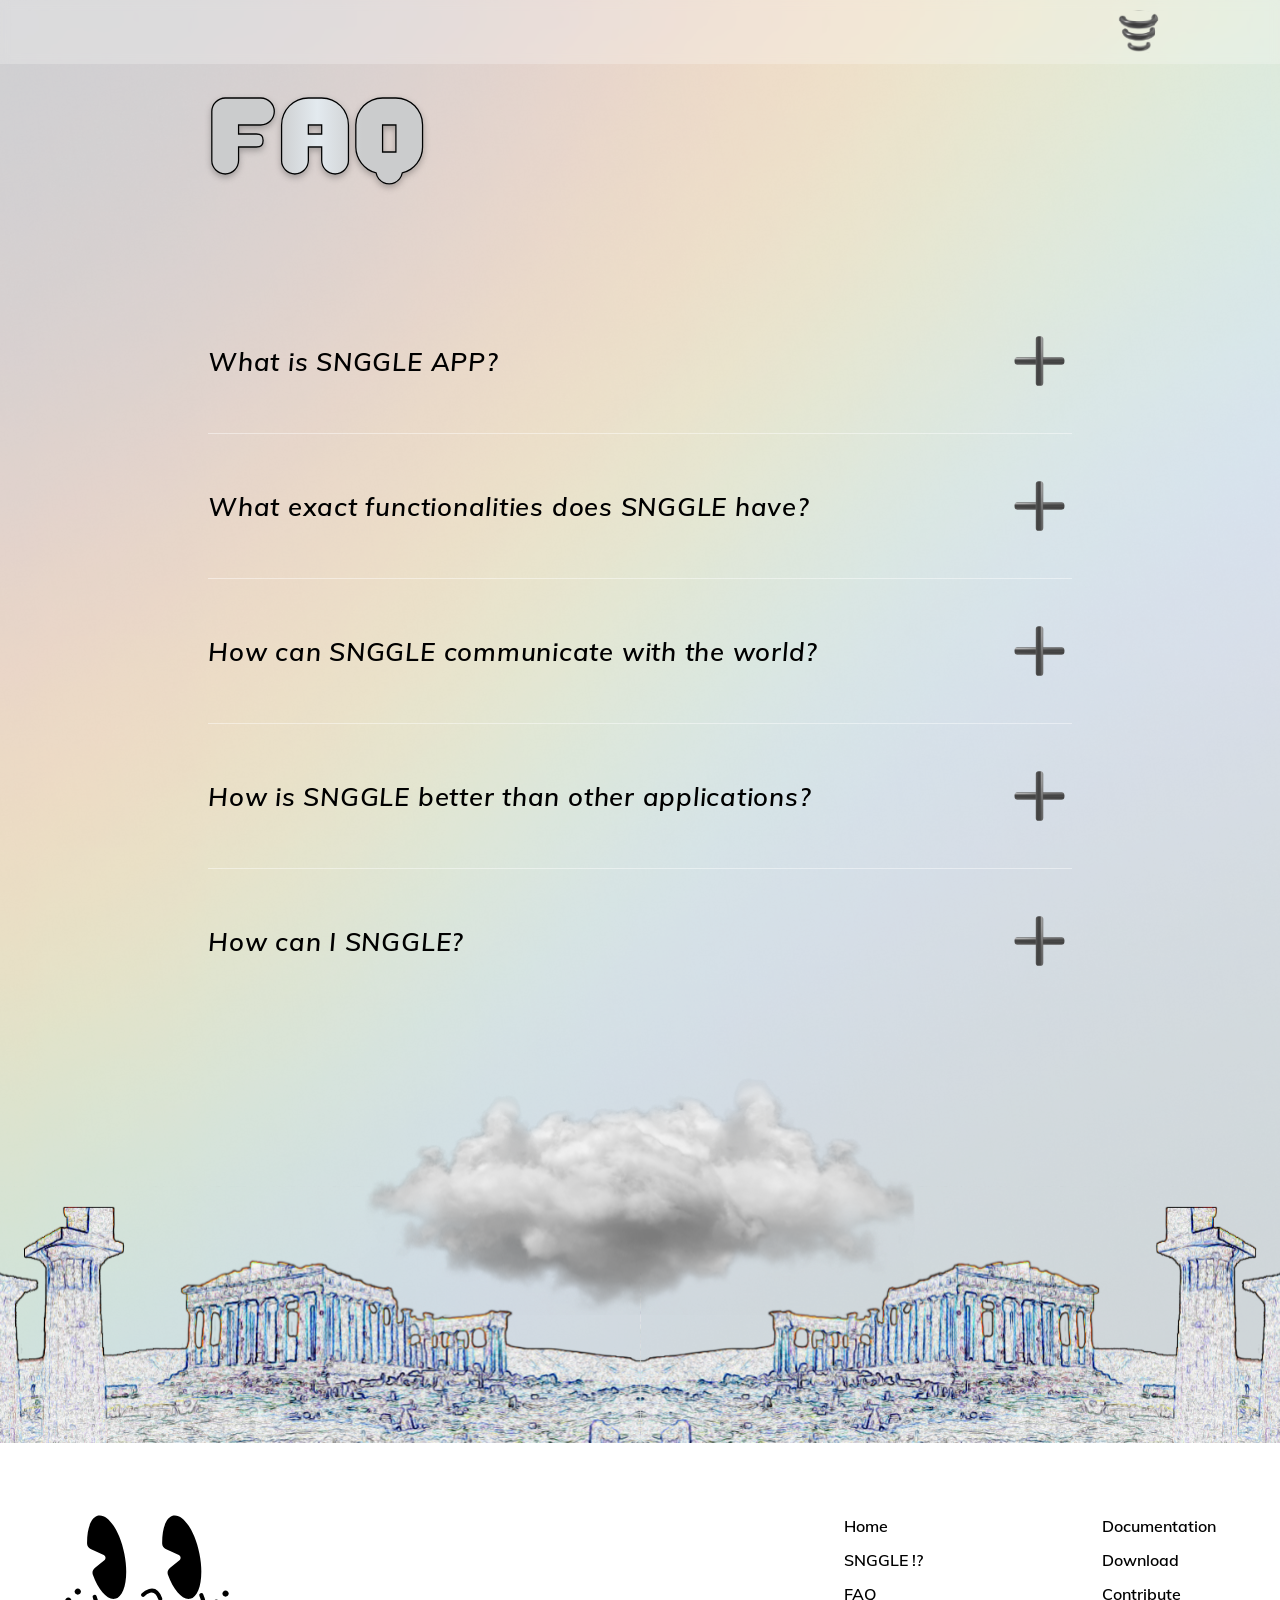
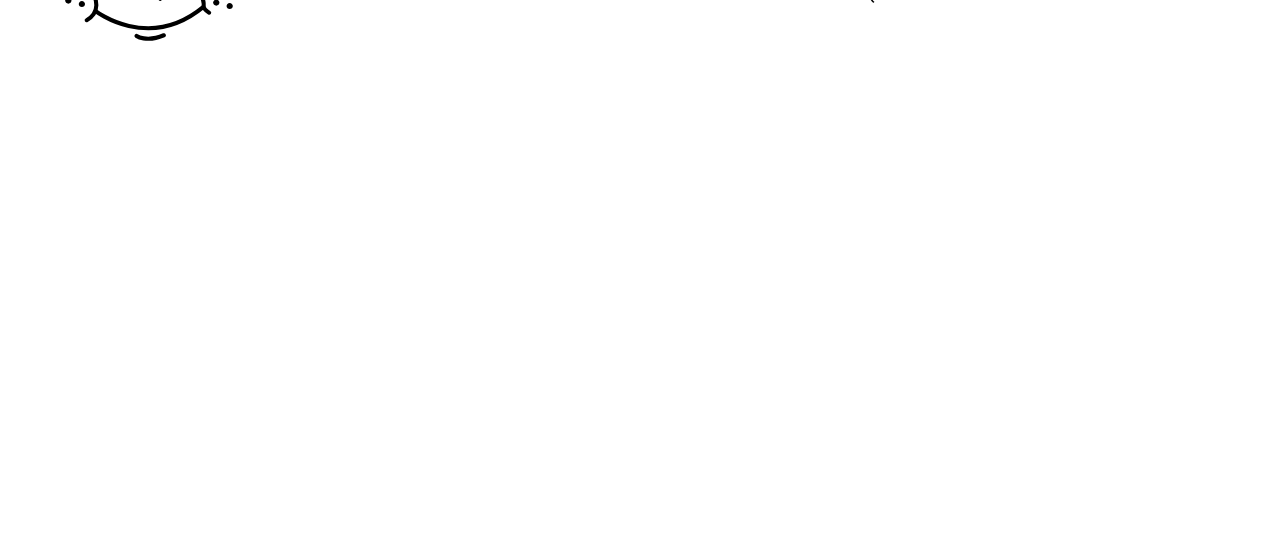
==== commit 46328f1c: "links to contact anchor added" ====
--- a/faq.html
+++ b/faq.html
@@ -73,7 +73,7 @@
                             class="navigation__item__arrow"
                         />
                     </a>
-                    <a class="navigation__item">
+                    <a onclick="showContactSectionAndCloseNavbar()" href="#contact" class="navigation__item">
                         <span class="navigation__item__label">
                             Contribute
                         </span>
@@ -94,7 +94,7 @@
                     </h1>
                     <ul class="main__points">
                         <li class="main__points__item">
-                            <div class="main__points__item__label" onclick="toggleFAQPoint(1)">
+                            <div class="main__points__item__label" onclick="toggleFAQPoint('what-is')">
                                 <span class="main__points__item__label__text">
                                     What is SNGGLE APP?
                                 </span>
@@ -102,16 +102,16 @@
                                     src="./static/images/faq/plus.svg"
                                     alt="plus"
                                     class="main__points__item__label__image"
-                                    id="1-plus"
+                                    id="what-is-plus"
                                 />
                                 <img
                                     src="./static/images/faq/minus.svg"
                                     alt="minus"
                                     class="main__points__item__label__image-minus"
-                                    id="1-minus"
-                                />
-                            </div>
-                            <div class="main__points__item__content" id="1">
+                                    id="what-is-minus"
+                                />
+                            </div>
+                            <div class="main__points__item__content" id="what-is">
                                 <span>
                                     SNGGLE is a first of its kind hardware security & communication system. SNGGLE is
                                     an entirely off-line mobile application whose purpose is to keep all your inmost
@@ -150,7 +150,7 @@
                             </div>
                         </li>
                         <li class="main__points__item" class="main__points__item">
-                            <div class="main__points__item__label" onclick="toggleFAQPoint(2)">
+                            <div class="main__points__item__label" onclick="toggleFAQPoint('functionalities')">
                                 <span class="main__points__item__label__text">
                                     What exact functionalities does SNGGLE have?
                                 </span>
@@ -158,16 +158,16 @@
                                     src="./static/images/faq/plus.svg"
                                     alt="plus"
                                     class="main__points__item__label__image"
-                                    id="2-plus"
+                                    id="functionalities-plus"
                                 />
                                 <img
                                     src="./static/images/faq/minus.svg"
                                     alt="minus"
                                     class="main__points__item__label__image-minus"
-                                    id="2-minus"
-                                />
-                            </div>
-                            <div class="main__points__item__content" id="2">
+                                    id="functionalities-minus"
+                                />
+                            </div>
+                            <div class="main__points__item__content" id="functionalities">
                                 <span>SNGGLE's function is an ever-lasting and evolving conversation on security and privacy. Its initial set of features will consist of: </span>
                                 <div class="main__points__item__content__label">
                                     <img
@@ -212,7 +212,7 @@
                             </div>
                         </li>
                         <li class="main__points__item">
-                            <div class="main__points__item__label" onclick="toggleFAQPoint(3)">
+                            <div class="main__points__item__label" onclick="toggleFAQPoint('communication')">
                                 <span class="main__points__item__label__text">
                                     How can SNGGLE communicate with the world?
                                 </span>
@@ -220,16 +220,16 @@
                                     src="./static/images/faq/plus.svg"
                                     alt="plus"
                                     class="main__points__item__label__image"
-                                    id="3-plus"
+                                    id="communication-plus"
                                 />
                                 <img
                                     src="./static/images/faq/minus.svg"
                                     alt="minus"
                                     class="main__points__item__label__image-minus"
-                                    id="3-minus"
-                                />
-                            </div>
-                            <div class="main__points__item__content" id="3">
+                                    id="communication-minus"
+                                />
+                            </div>
+                            <div class="main__points__item__content" id="communication">
                                 <span>
                                     SNGGLE uses end-to-end encrypted and air-gapped means of communication with
                                     other Snggles to transport signatures, messages, documents, passwords or any
@@ -249,7 +249,7 @@
                             </div>
                         </li>
                         <li class="main__points__item">
-                            <div class="main__points__item__label" onclick="toggleFAQPoint(4)">
+                            <div class="main__points__item__label" onclick="toggleFAQPoint('advantages')">
                                 <span class="main__points__item__label__text">
                                     How is SNGGLE better than other applications?
                                 </span>
@@ -257,16 +257,16 @@
                                     src="./static/images/faq/plus.svg"
                                     alt="plus"
                                     class="main__points__item__label__image"
-                                    id="4-plus"
+                                    id="advantages-plus"
                                 />
                                 <img
                                     src="./static/images/faq/minus.svg"
                                     alt="minus"
                                     class="main__points__item__label__image-minus"
-                                    id="4-minus"
-                                />
-                            </div>
-                            <div class="main__points__item__content" id="4">
+                                    id="advantages-minus"
+                                />
+                            </div>
+                            <div class="main__points__item__content" id="advantages">
                                 <span>
                                     While various privacy applications might offer certain features overlapping with
                                     SNGGLE, they often remain online and require installation on all your devices to
@@ -288,8 +288,8 @@
                                 </span>
                             </div>
                         </li>
-                        <li class="main__points__item">
-                            <div class="main__points__item__label"  onclick="toggleFAQPoint(5)">
+                        <li class="main__points__item" id="contact">
+                            <div class="main__points__item__label"  onclick="toggleFAQPoint('contact-us')">
                                 <span class="main__points__item__label__text">
                                     How can I SNGGLE?
                                 </span>
@@ -297,16 +297,16 @@
                                     src="./static/images/faq/plus.svg"
                                     alt="plus"
                                     class="main__points__item__label__image"
-                                    id="5-plus"
+                                    id="contact-us-plus"
                                 />
                                 <img
                                     src="./static/images/faq/minus.svg"
                                     alt="minus"
                                     class="main__points__item__label__image-minus"
-                                    id="5-minus"
-                                />
-                            </div>
-                            <div class="main__points__item__content" id="5">
+                                    id="contact-us-minus"
+                                />
+                            </div>
+                            <div class="main__points__item__content" id="contact-us">
                                 <span>
                                     To get in touch or contribute to
                                     the Snggle ecosystem please send the PGP encrypted email
@@ -379,7 +379,7 @@
                                 </a>
                             </li>
                             <li class="footer__links__list__item">
-                                <a href="./faq.html">
+                                <a onclick="showContactSection()" href="#contact">
                                     Contribute
                                 </a>
                             </li>
@@ -390,6 +390,24 @@
         </footer>
     </body>
     <script>
+        /** Shows contact section. */
+        function showContactSection() {
+            document.getElementById("contact-us").classList.add("show-faq-point")
+            document.getElementById("contact-us-plus").classList.add("hide-image-plus")
+            document.getElementById("contact-us-minus").classList.add("show-image-minus")
+        }
+
+        /** Shows contact section and closes navigation on navbar contribute button click. */
+        function showContactSectionAndCloseNavbar() {
+            toggleNavigation();
+            showContactSection();
+        }
+
+        /** Shows contact section if path contain 'contact' hash. */
+        if (window.location.hash === "#contact") {
+            showContactSection();
+        }
+
         /** Shows/closes navigation.
          * Toggles navigation class for button and disables scroll behaviour.
          */
--- a/faq.css
+++ b/faq.css
@@ -163,10 +163,11 @@
     line-height: 144%;
     background: linear-gradient(90deg, #CBCCCD 31.22%, #E3EAEF 50.13%, #CBCCCD 70.6%);
     -webkit-background-clip: text;
+    background-clip: text;
     -webkit-text-fill-color: transparent;
-    background-clip: text;
-    -webkit-text-stroke: 1px #000000;
-    text-shadow: 0px 4px 4px rgba(0, 0, 0, 0.25), 0px 4px 4px rgba(0, 0, 0, 0.25);
+    -webkit-text-stroke: 1.6px #000000;
+    filter: drop-shadow(0px 4px 4px rgba(0, 0, 0, 0.25));
+    -webkit-filter: drop-shadow(0px 4px 4px rgba(0, 0, 0, 0.25));
 }
 
 .main__points {
@@ -195,6 +196,7 @@
 }
 
 .main__points__item__content__link {
+    font-family: "Mulish ExtraBold", sans-serif;
     text-decoration: none;
     color: #000;
 }
@@ -232,7 +234,6 @@
 .hide-image-plus {
     display: none;
 }
-
 
 .main__points__item__content {
     display: none;
